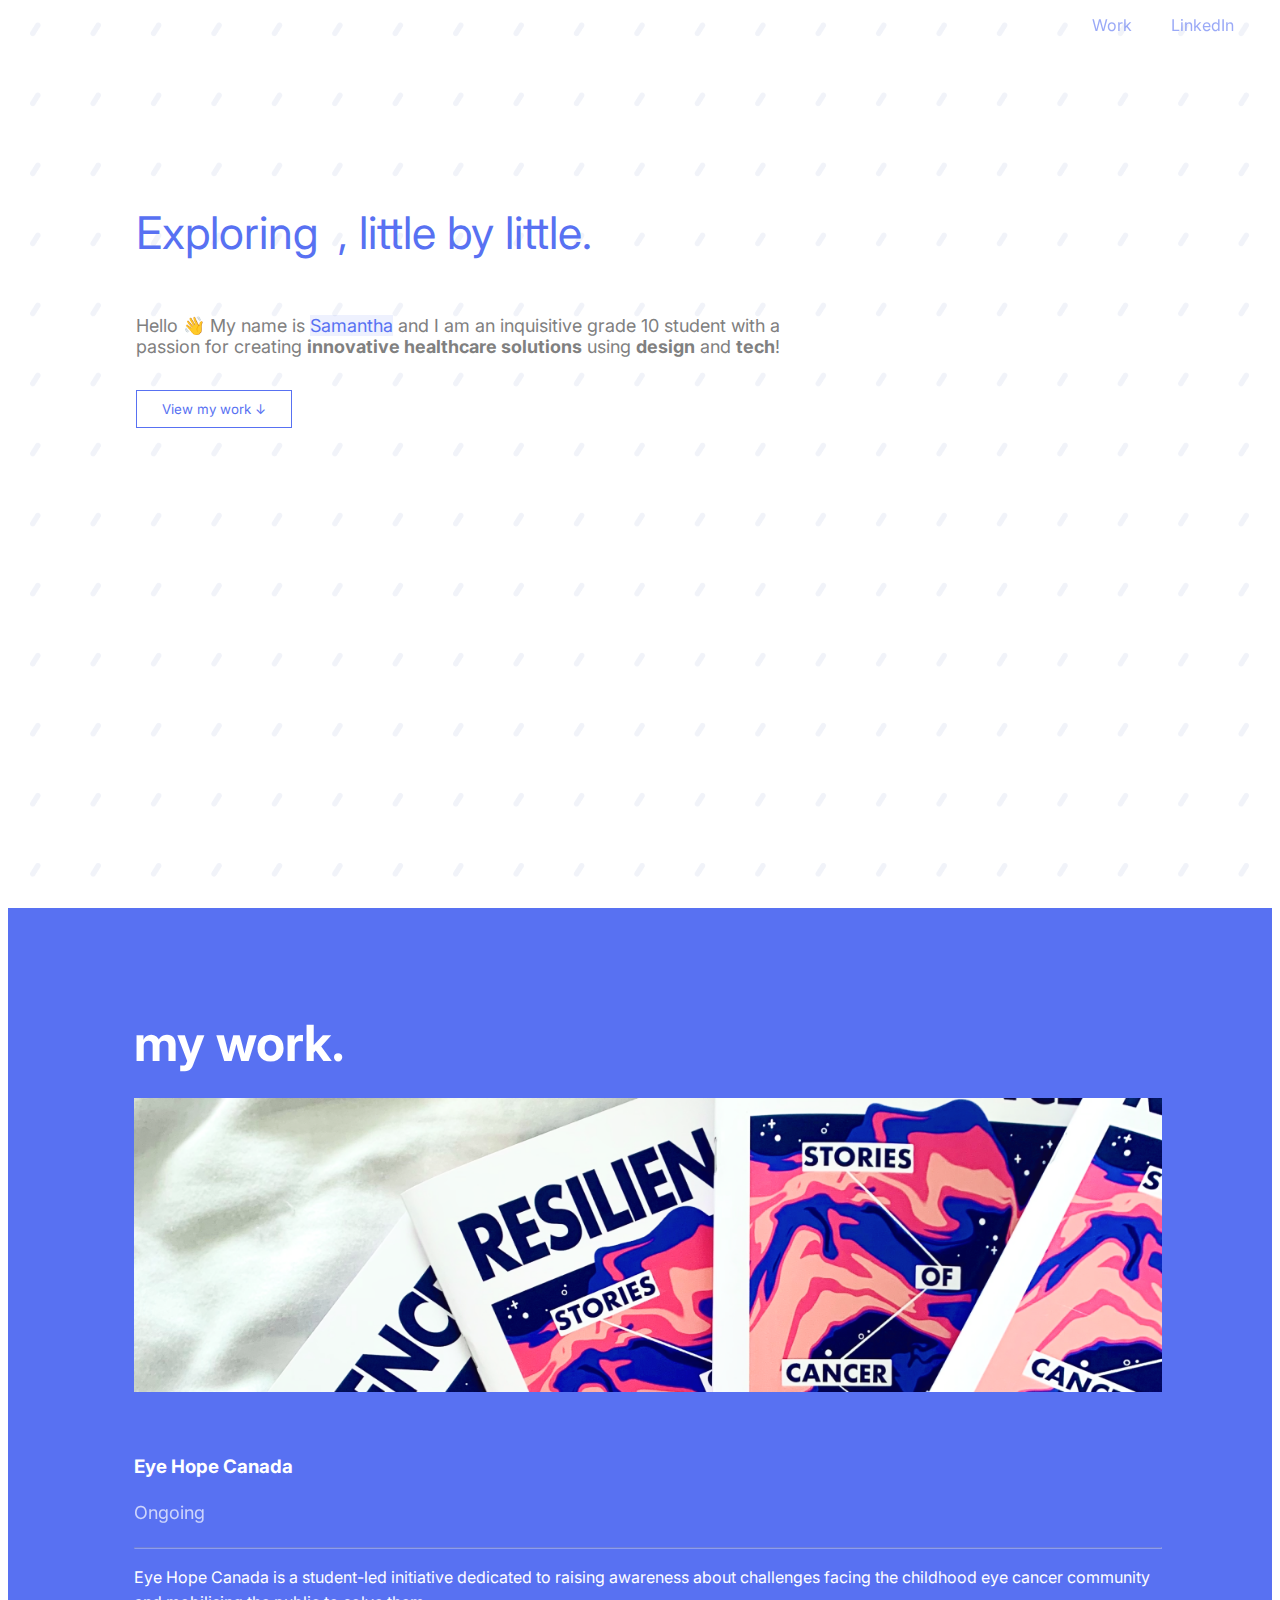
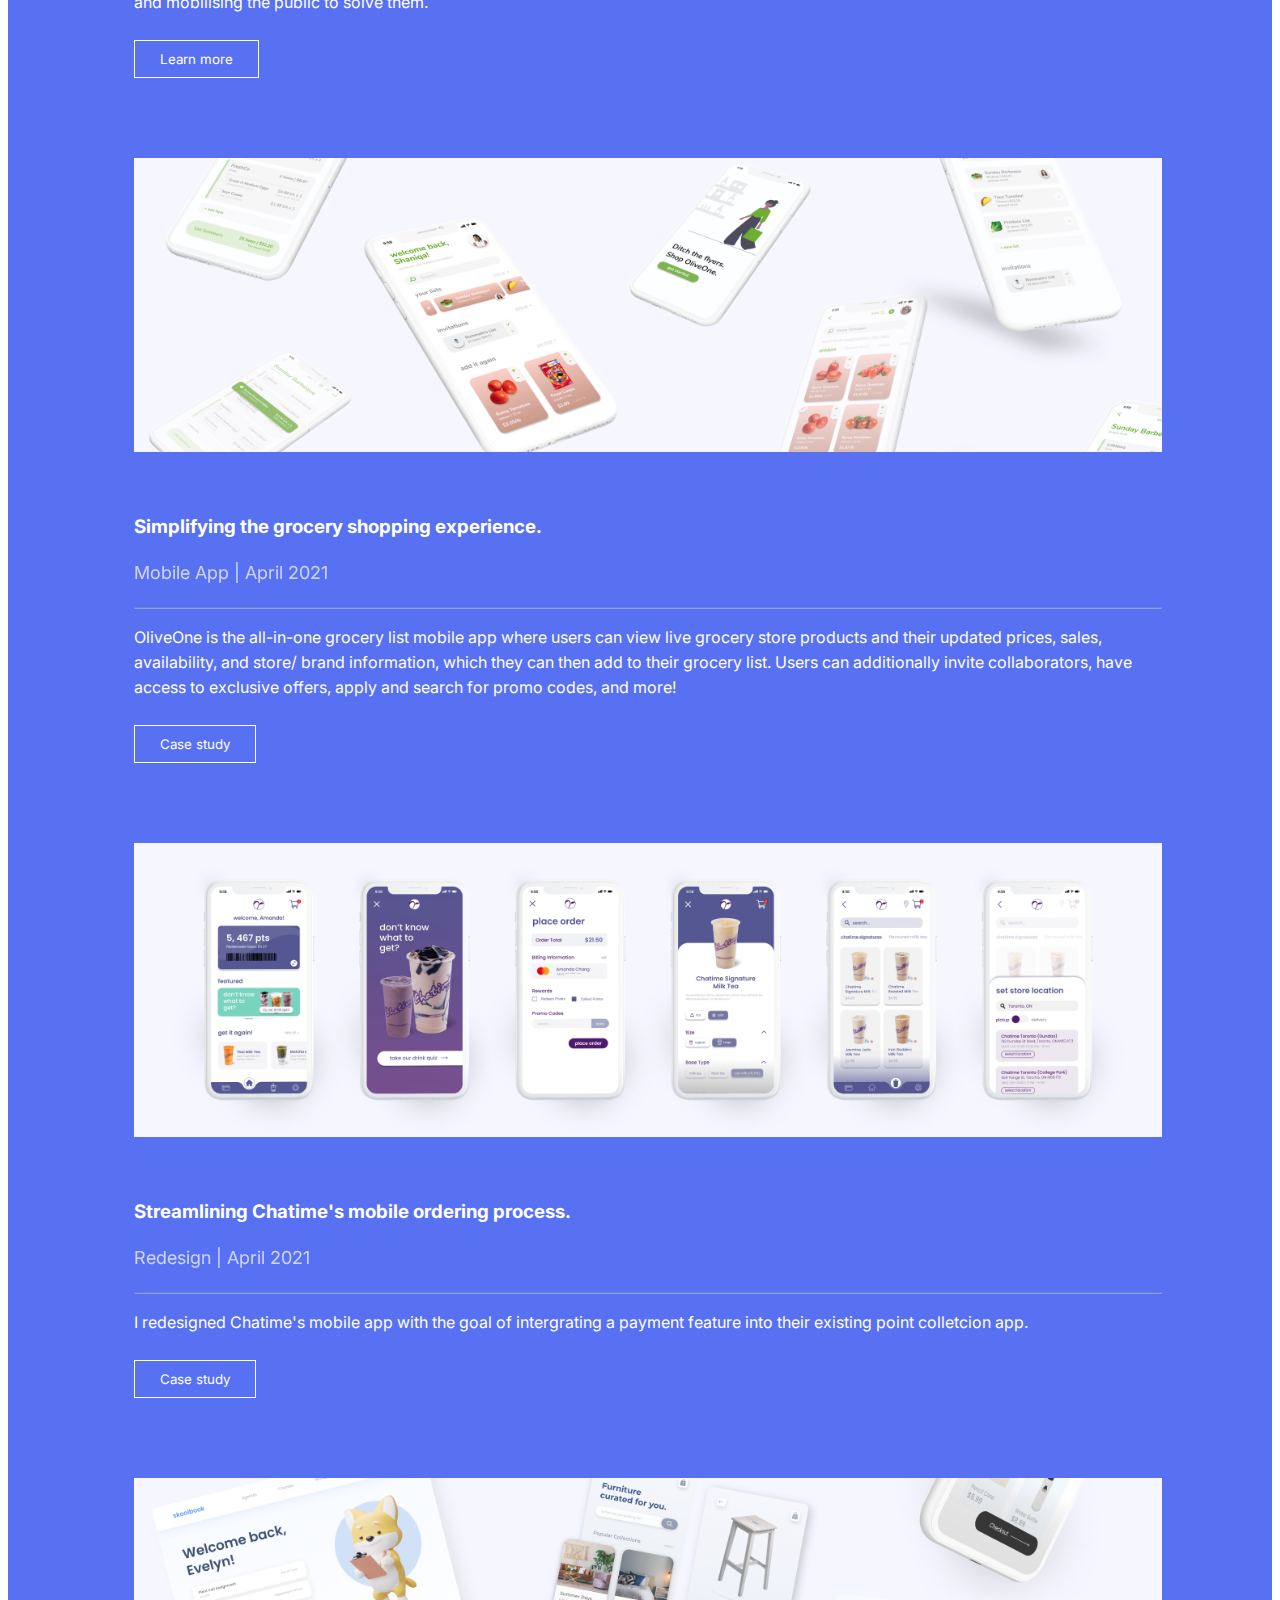
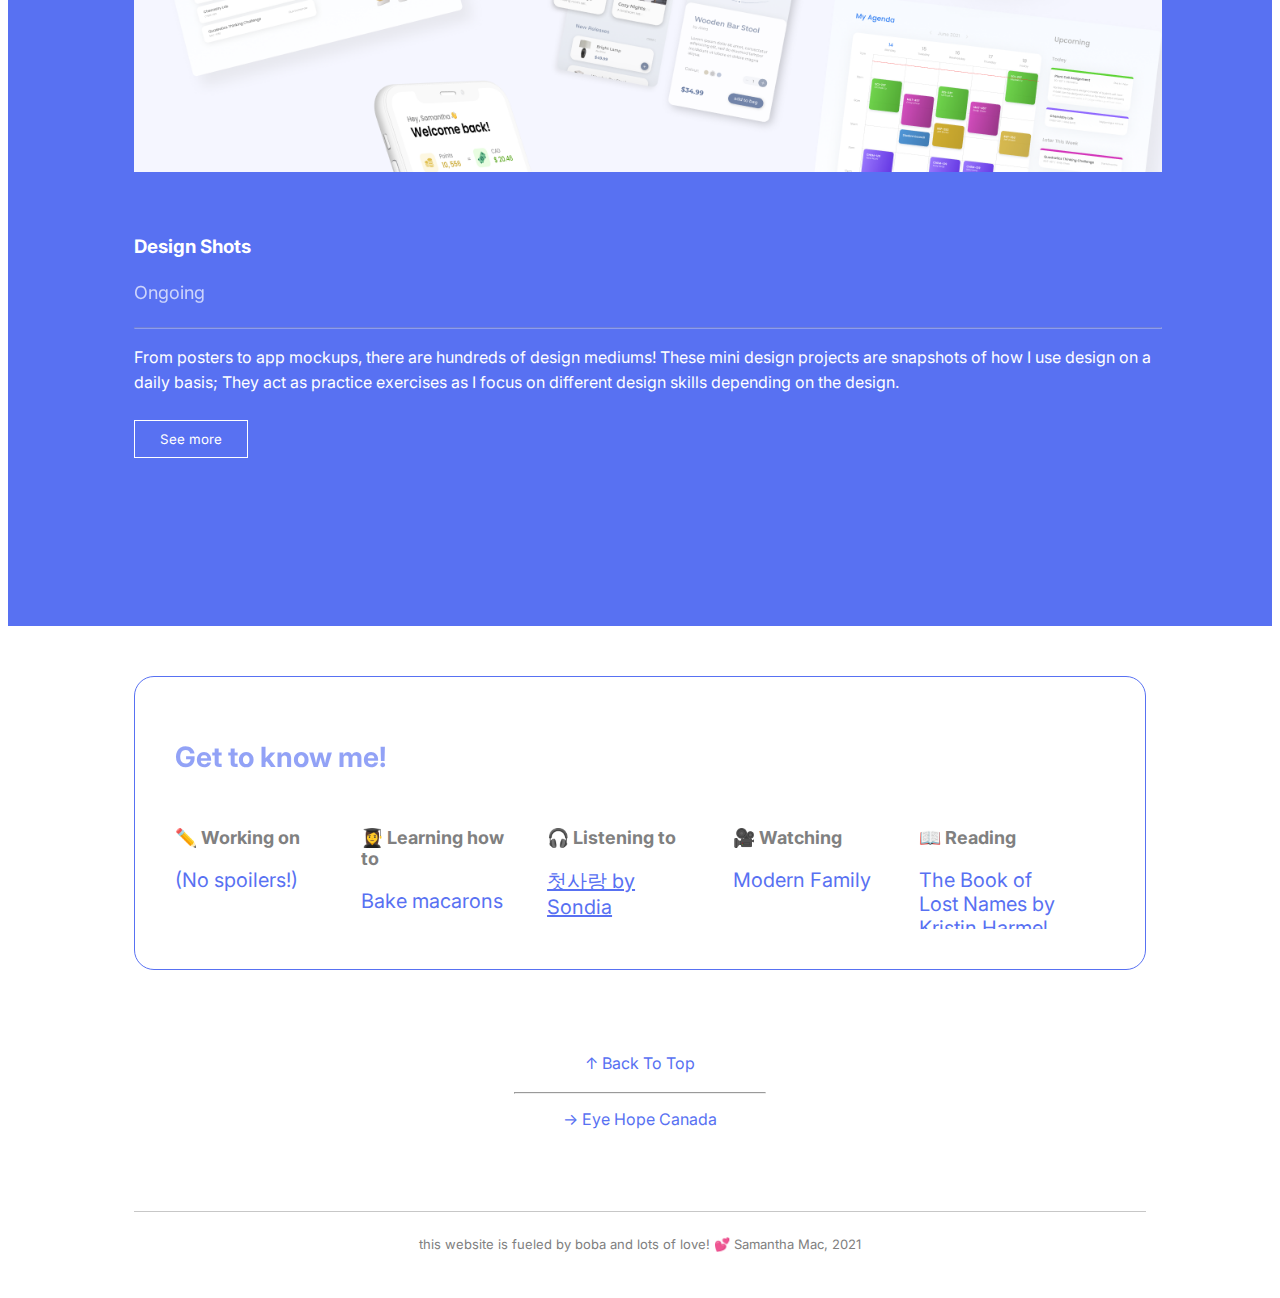
==== index.html @ 10f23f0c "R5 Changes 5" ====
<!DOCTYPE html>
<html lang="en" dir="ltr">

<head>
  <meta charset="utf-8">
  <meta name="viewport" content="width=device-width, initial-scale=1.0">

  <title>Samantha Mac</title>
  <meta name="description" content="Hi! I'm Samantha, a grade 10 student passionate about community involvement, design, and business. Check out my latest design projects here!">
  <meta name="keywords" content="Eye Hope Canada, Eye Hope, Eye, Organization, Student-led, Samantha Mac, Bur Oak Secondary School, UX Design, UI Design, Design, Business">
  <meta name="author" content="Samantha-Mac">
  <!-- Favicon -->
  <link rel="shortcut icon" type="image/png" href="images/favicon.png" />
  <!-- Styles -->
  <link href="https://cdn.jsdelivr.net/npm/bootstrap@5.0.0-beta3/dist/css/bootstrap.min.css" rel="stylesheet" integrity="sha384-eOJMYsd53ii+scO/bJGFsiCZc+5NDVN2yr8+0RDqr0Ql0h+rP48ckxlpbzKgwra6" crossorigin="anonymous">
  <link rel="stylesheet" href="css/styles.css">
  <link rel="preconnect" href="https://fonts.gstatic.com">
  <link href="https://fonts.googleapis.com/css2?family=Inter:wght@100;200;300;400;500;600;700;800;900&display=swap" rel="stylesheet">
  <link rel="stylesheet" href="https://cdnjs.cloudflare.com/ajax/libs/font-awesome/4.7.0/css/font-awesome.min.css">
  <link href="https://unpkg.com/aos@2.3.1/dist/aos.css" rel="stylesheet">
</head>

<body onload="onLoad()" onresize="onResize()">

  <!-- Start Nav Menu -->
  <div class="nav-menu" id="nav-menu-id">
    <div class="nav-menu-right">
      <a href="index.html#work">Work</a>
      <a href="https://www.linkedin.com/in/samantha-mac-06b8811b0?lipi=urn%3Ali%3Apage%3Ad_flagship3_profile_view_base_contact_details%3B%2BDlfeZE8RX6Hq0oYffa86w%3D%3D" target="_blank">LinkedIn</a>
    </div>
    <a href="javascript:void(0);" class="icon" onclick="myFunction()">
      <i class="fa fa-bars"></i>
    </a>
  </div>
  <!-- End Nav Menu -->

  <!-- Start Homepage -->
  <section id="homepage">
    <div class="homepage-box">
      <p class="homepage-title">
        Exploring <span class="typed-text"></span><span class="cursor cursortyping"></span>, little by little.
      </p>
      <p class="homepage-bio">
        Hello 👋 My name is <mark>Samantha</mark> and I am an inquisitive grade 10 student with a passion for creating <strong>innovative healthcare solutions</strong> using <strong>design</strong> and <strong>tech</strong>!
      </p>

      <a href="#work"><button>View my work ↓</button></a>
    </div>
  </section>

  <!-- <div class="cloud one"></div>
    <div class="cloud two"></div>
    <div class="cloud three"></div>
    <div class="cloud four"></div> -->

  <!-- End Homepage -->

  <!-- Start My Work -->
  <section id="work">
    <h2 class="work-title">my work.</h2>

    <div class="work-row">

      <div class="work-col work-col-1">
        <img class="work-img" src="images/ehc-work-img.png">
        <img class="work-img-mobile" src="images/ehc-work-img-mobile.png">

        <h3>Eye Hope Canada</h3>
        <h4>Ongoing</h3>
          <hr />
          <p>
            Eye Hope Canada is a student-led initiative dedicated to raising awareness about challenges facing the childhood eye cancer community and mobilising the public to solve them.
          </p>
          <a href="ehc.html"><button>Learn more</button></a>
      </div>

      <div class="work-col work-col-2">
        <img class="work-img" src="images/oliveone-work-img.png">
        <img class="work-img-mobile" src="images/oliveone-work-img-mobile.png">

        <h3>Simplifying the grocery shopping experience.</h3>
        <h4>Mobile App | April 2021</h3>
          <hr>
          <p>
            OliveOne is the all-in-one grocery list mobile app where users can view live grocery store products and their updated prices, sales, availability, and store/ brand information, which they can then add to their grocery list. Users can
            additionally invite collaborators, have access to exclusive offers, apply and search for promo codes, and more!
          </p>
          <a href="oliveone.html"><button>Case study</button></a>
      </div>

      <div class="work-col work-col-3">
        <img class="work-img" src="images/chatime-work-img.png">
        <img class="work-img-mobile" src="images/chatime-work-img-mobile.png">

        <h3>Streamlining Chatime's mobile ordering process.</h3>
        <h4>Redesign | April 2021</h3>
          <hr>
          <p>
            I redesigned Chatime's mobile app with the goal of intergrating a payment feature into their existing point colletcion app.
          </p>
          <a href="chatime.html"><button>Case study</button></a>
      </div>

      <div class="work-col work-col-4">
        <img class="work-img" src="images/design-shot-work-img.png">
        <img class="work-img-mobile" src="images/design-shot-work-img-mobile.png">

        <h3>Design Shots</h3>
        <h4>Ongoing</h3>
          <hr>
          <p>
            From posters to app mockups, there are hundreds of design mediums! These mini design projects are snapshots of how I use design on a daily basis; They act as practice exercises as I focus on different design skills depending on the
            design.
          </p>
          <a href="designs.html"><button>See more</button></a>
      </div>

    </div>
  </section>
  <!-- End My Work -->

  <!-- Start About Me -->
  <section id="about">
    <div class="about-row">
      <h2 id="about-header">Get to know me!</h2>
      <div class="about-col">
        <h3>✏️ Working on</h3>
        <p>(No spoilers!)</p>
      </div>
      <div class="about-col">
        <h3>👩‍🎓 Learning how to</h3>
        <p>Bake macarons</p>
      </div>
      <div class="about-col">
        <h3>🎧 Listening to</h3>
        <p><a href="https://open.spotify.com/track/6ofS1EG2nH01GL5RqeOP1c?si=9e99e94681f3420f" target="
          ">첫사랑 by Sondia</a></p>
      </div>
      <div class="about-col">
        <h3>🎥 Watching</h3>
        <p>Modern Family</p>
      </div>
      <div class="about-col">
        <h3>📖 Reading</h3>
        <p>The Book of Lost Names by Kristin Harmel</p>
      </div>
    </div>
  </section>
  <!-- End About Me -->

  <!-- Start View More Case Studies/ Top -->
  <div class="back-to-home">
    <p>
      <a href="index.html#nav-menu-id">↑ Back To Top</a>
      <hr />
      <a href="ehc.html">→ Eye Hope Canada</a>
    </p>
  </div>
  <!-- End View More Case Studies/ Top -->

  <!-- Start Footer -->
  <section id="Footer">
    <div class="footer">
      <div class="copyright-box">
        <p class=copyright>this website is fueled by boba and lots of love! 💕 Samantha Mac, 2021</p>
      </div>
      <br>
    </div>
  </section>
  <!-- End Footer -->

  <script src="scripts/typeWritingHeader.js"></script>
  <script src="scripts/nav-menu.js"></script>

</body>

</html>
---- css/styles.css ----
* {
  font-family: 'Inter', sans-serif;
  box-sizing: border-box;
  overflow-x: hidden;
}

p {
  color: grey;
  line-height: 25px;
}

h2 {
  background-color: #5871F2;
  background-image: linear-gradient(45deg, #5871F2, #AACAFA);
  background-size: 100%;
  -webkit-background-clip: text;
  -moz-background-clip: text;
  -webkit-text-fill-color: transparent;
  -moz-text-fill-color: transparent;
  margin-bottom: 25px;
  font-size: 50px;
}

h3 {
  color: white;
}

h4 {
  color: white;
  font-size: 18px;
  opacity: 70%;
  font-weight: 400;
}

mark {
  background-color: rgba(88, 113, 242, .1);
  color: #5871F2;
}

button {
    border: 1.5px solid white;
    color: white;
    background-color: rgba(255,255,255,0);
    padding: 10px 25px;
    margin-bottom: 80px;
}

button:hover {
  border: 1.5px solid white;
  background-color: rgba(255,255,255,.85);
  color: #5871F2;
}

/** Start Homepage **/
#homepage {
  width: 100vw;
  overflow: hidden;
  height: 100vh;
  background-image: url("../images/homepage-background.png");
  background-repeat: no-repeat;
  background-position: center;
  background-size: cover;
}
/** Start Nav Menu**/
.nav-menu {
  overflow: hidden;
  background-color: rgba(255,255,255,0);
  position: absolute;
  top: 0;
  right: 8px;
}

.nav-menu a {
  float: left;
  display: block;
}

.nav-menu-right {
  float: right;
}

.nav-menu-right a {
  color: #5871F2;
  text-align: center;
  margin-right: 3vw;
  text-decoration: none;
  margin-top: 15px;
  margin-bottom: 15px;
  font-size: 16px;
  opacity: 60%;
}

.nav-menu a:hover {
  opacity: 100%;
}

.nav-menu .icon {
  display: none;
}

@media screen and (max-width: 767px) {
  .nav-menu {
    position: absolute;
    right: 0;
    width: 100vw;
    height: auto;
  }

  .nav-menu a {
    display: none;
    margin-left: 6vw;
  }

  .nav-menu-right {
    float: left;
    margin-top: 5%;
  }

  .nav-menu-right a {
    margin-bottom: 4vh;
    margin-top: 0;
    width: 100%;
  }

  .nav-menu-right a:hover {
    opacity: 50%;
  }

  .nav-menu a.icon {
    float: right;
    display: block;
    margin-top: 8px;
    margin-bottom: 1vh;
    margin-right: 3vw;
    color: #5871F2;
  }

  .nav-menu.responsive {
    background-color: #5871F2;
    width: 100%;
    height: auto;
    z-index: 10000;
  }

  .nav-menu.responsive .icon {
    position: absolute;
    right: 0;
    top: 0;
    color: white;
  }

  .nav-menu.responsive a {
    float: none;
    display: block;
    text-align: left;
    color: white;
    opacity: 100%;
  }

  .nav-menu.responsive a:hover {
    opacity: 75%;
  }
}
/** End Nav Menu **/

/** Start Homepage Text **/
.homepage-box {
  padding: 0 38% 0 10%;
}

.homepage-title {
  margin-top: 28%;
  color: #5871F2;
  font-size: 45px;
  line-height: inherit;
  padding: 10px 0 10px 0;
}

.homepage-bio {
  font-size: 18px;
  line-height: inherit;
}

.homepage-box button{
  border-color: #5871F2;
  color: #5871F2;
  margin-top: 15px;
}

.homepage-box button:hover{
  background-color: rgba(88, 113, 242, .1);
}

/** Start Typing Text **/
.typed-text {
  color: #58b2f2;
}

.cursor {
  display: inline-block;
  width: 3px;
  margin-left: 3px;
  margin-right: 3px;
  animation: blink 1s infinite;
  height: 45px;
}

.cursortyping {
  animation: blink 200s infinite;
}

@keyframes blink {
  0% {
    background-color: #58b2f2;
  }

  49% {
    background-color: white;
  }

  50% {
    background-color: #58b2f2;
  }

  99% {
    background-color: white;
  }

  100% {
    background-color: #58b2f2;
  }
}
/** End Typing Text **/
/** End Homepage Text **/
/* * Start Animations **/
/** Start Cloud Animation **/
/* .cloud.one {
  top: 60%;
  width: 25vw;
  height: 17vh;
  animation-duration: 38s;
}

.cloud.two {
  top: 16%;
  width: 15vw;
  height: 10vh;
  animation-duration: 38s;
  animation-delay: -7s;
}

.cloud.three {
  top: 45%;
  width: 20vw;
  height: 11vh;
  animation-duration: 38s;
  animation-delay: -18s;
}

.cloud.four {
  top: 70%;
  width: 25vw;
  height: 12vh;
  animation-duration: 38s;
  animation-delay: -27s;
}

.cloud {
  position: absolute;
  left: -300;
  background: #fafafa;
  border-radius: 1000px;
  animation: zoomies 5s infinite linear;
  overflow-x: visible;
}

.cloud::before {
  content: "";
  position: absolute;
  top: -80%;
  left: 10%;
  width: 50%;
  height: 150%;
  background: #fafafa;
  border-radius: 50%;
}

.cloud::after {
  content: "";
  position: absolute;
  top: -40%;
  right: 20%;
  width: 30%;
  height: 100%;
  background: #fafafa;
  border-radius: 50%;
}

@keyframes zoomies {
  from {
    left: 0;
    transform: translatex(-70%);
  }

  to {
    left: 70%;
    transform: translatex(0%);
  }
} */
/** End Cloud Animation **/
/** End Animations * */
/** End Homepage **/

/** Start My Work **/
#work {
  background-color: #5871F2;
  width: 100vw;
  padding: 5% 10% 7% 10%;
}

.work-title {
  background-color: white;
  background-image: image();
  background-size: 0%;
  -webkit-background-clip: text;
  -moz-background-clip: text;
  -webkit-text-fill-color: transparent;
  -moz-text-fill-color: transparent;
}

.work-row {
  width: 100%;
  height: auto;
  margin: auto;
}

.work-row:after {
  content: "";
  display: table;
  clear: both;
}

.work-col {
  float: left;
  width: 100%;
}

/** Start Work Images **/
.work-img {
  width: 100%;
  margin-bottom: 40px;
}

.work-img-mobile {
 display: none;
}

@media screen and (max-width: 767px) {
  .work-img {
    display: none;
  }

  .work-img-mobile {
    visibility: visible;
    display: block;
    width: 100%;
    height: auto;
    margin-bottom: 30px;
  }
}
/** End Work Images **/

.work-col hr{
  color: white;
  opacity: 35%;
}

.work-col p{
  color: white;
  margin-bottom: 25px;
}
/** End My Work **/

/** Start About **/
#about {
  width: 80%;
  margin: auto;
  margin-top: 50px;
}

.about-row {
  width: 100%;
  margin: auto;
  padding: 40px;
  border: 1px solid #5871F2;
  border-radius: 20px;
}

.about-row:after {
  content: "";
  display: table;
  clear: both;
}

.about-col {
  float: left;
  width: 20%;
  padding: 0 40px 0 0;
  height: 120px;
}

.about-row h2{
  margin-bottom: 35px;
  background-image: none;
  background-color: #5871F2;
  font-size: 28px;
  opacity: 65%;
}

.about-row h3{
  color: grey;
  font-size: 18px;
}

.about-row p{
  color: #5871F2;
  font-size: 20px;
  line-height: normal;
}

.about-row a{
  color: #5871F2;
}

@media screen and (min-width: 768px) and (max-width: 1024px) {
  .about-col {
    width: 50%;
  }
}

@media screen and (max-width: 767px) {
  .about-col {
    width: 100%;
  }
}
/** End About **/

/** Start Back To Home **/
.back-to-home {
  text-align: center;
  margin-top: 65px;
}

.back-to-home a{
  color: #5871F2;
  text-decoration: none;
}

.back-to-home p{
  color: #5871F2;
}

.back-to-home a:hover{
  color: #3349bd;
}

.back-to-home hr{
  color: #5d648c;
  width: 20%;
  margin: auto;
  margin-top: 15px;
  margin-bottom: 15px;
}
/** End Back To Home **/

/** Start Footer **/
.footer {
  text-align: center;
  margin: auto;
  border-top: solid 1px #c7c7c7;
  width: 80%;
  margin-top: 50px;
}

.copyright {
  color: grey;
  font-size: 13px;
  margin-top: 20px;
}
/** End Footer **/
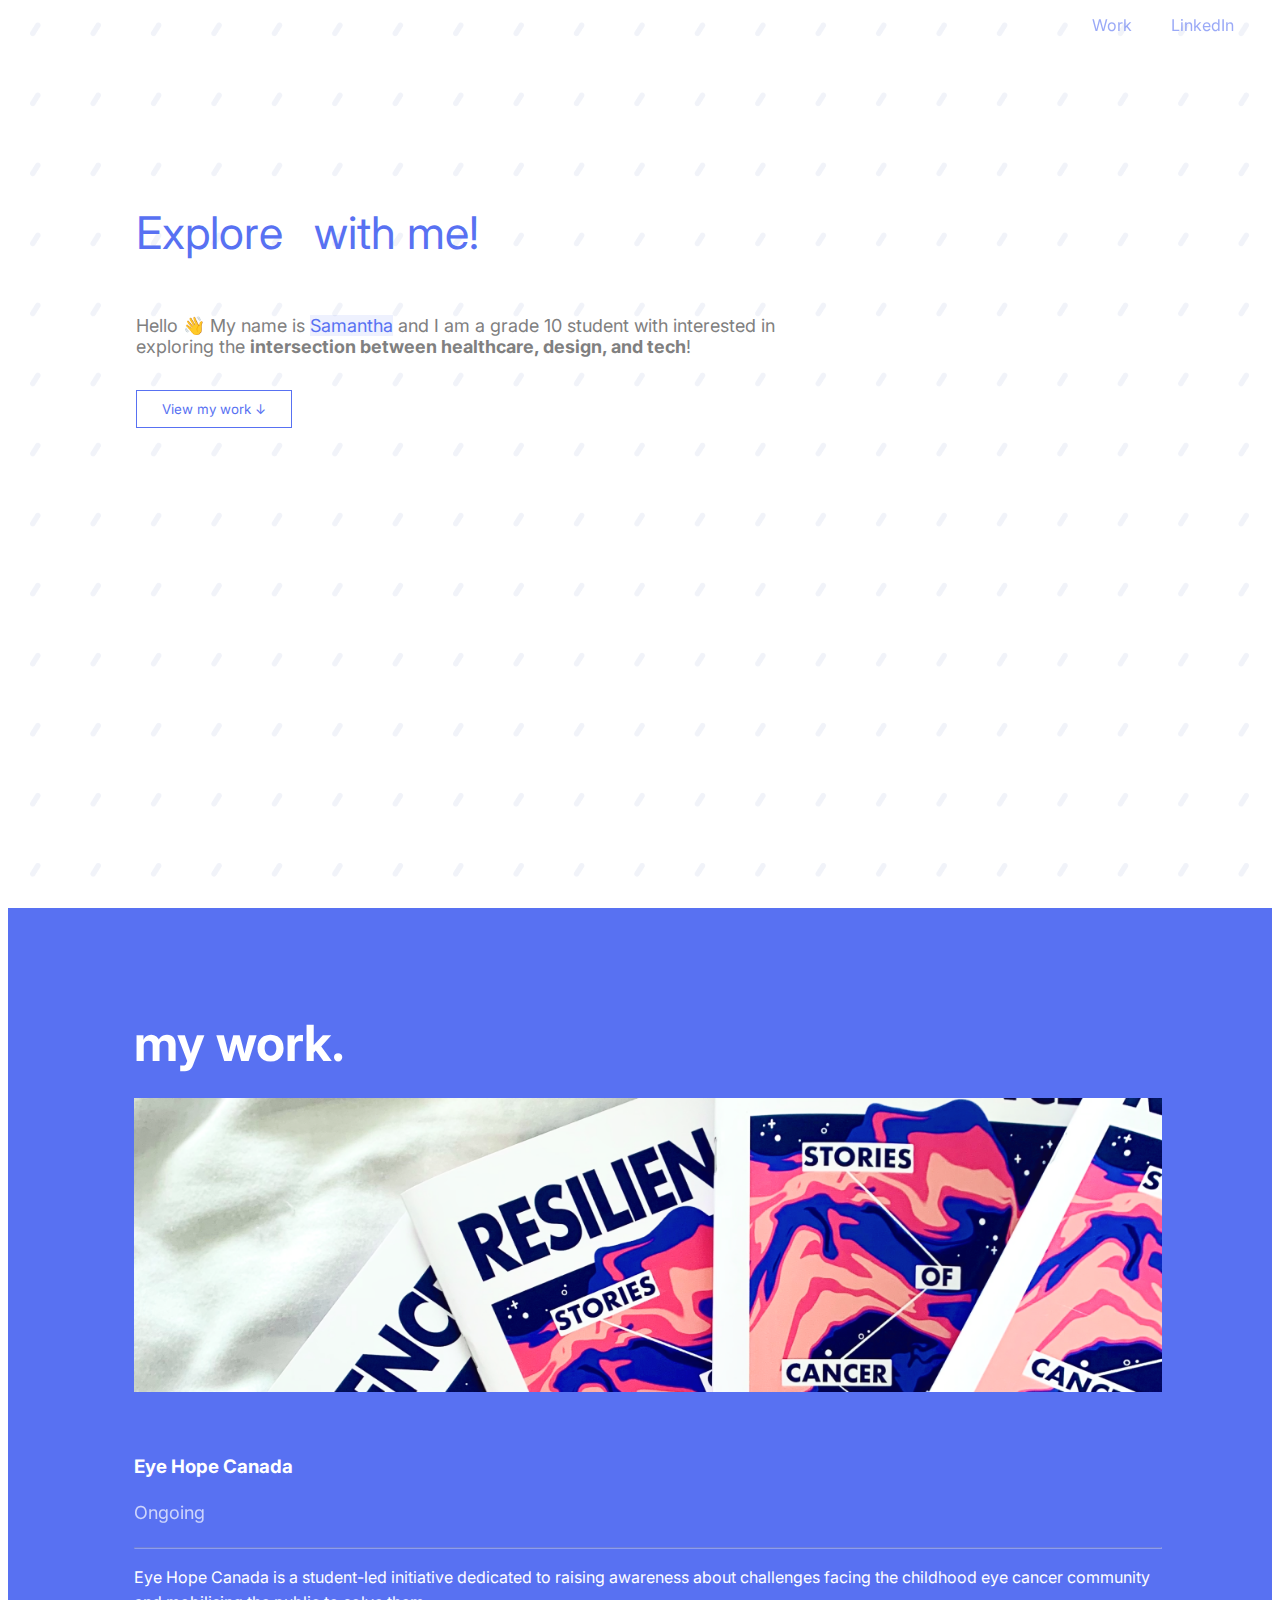
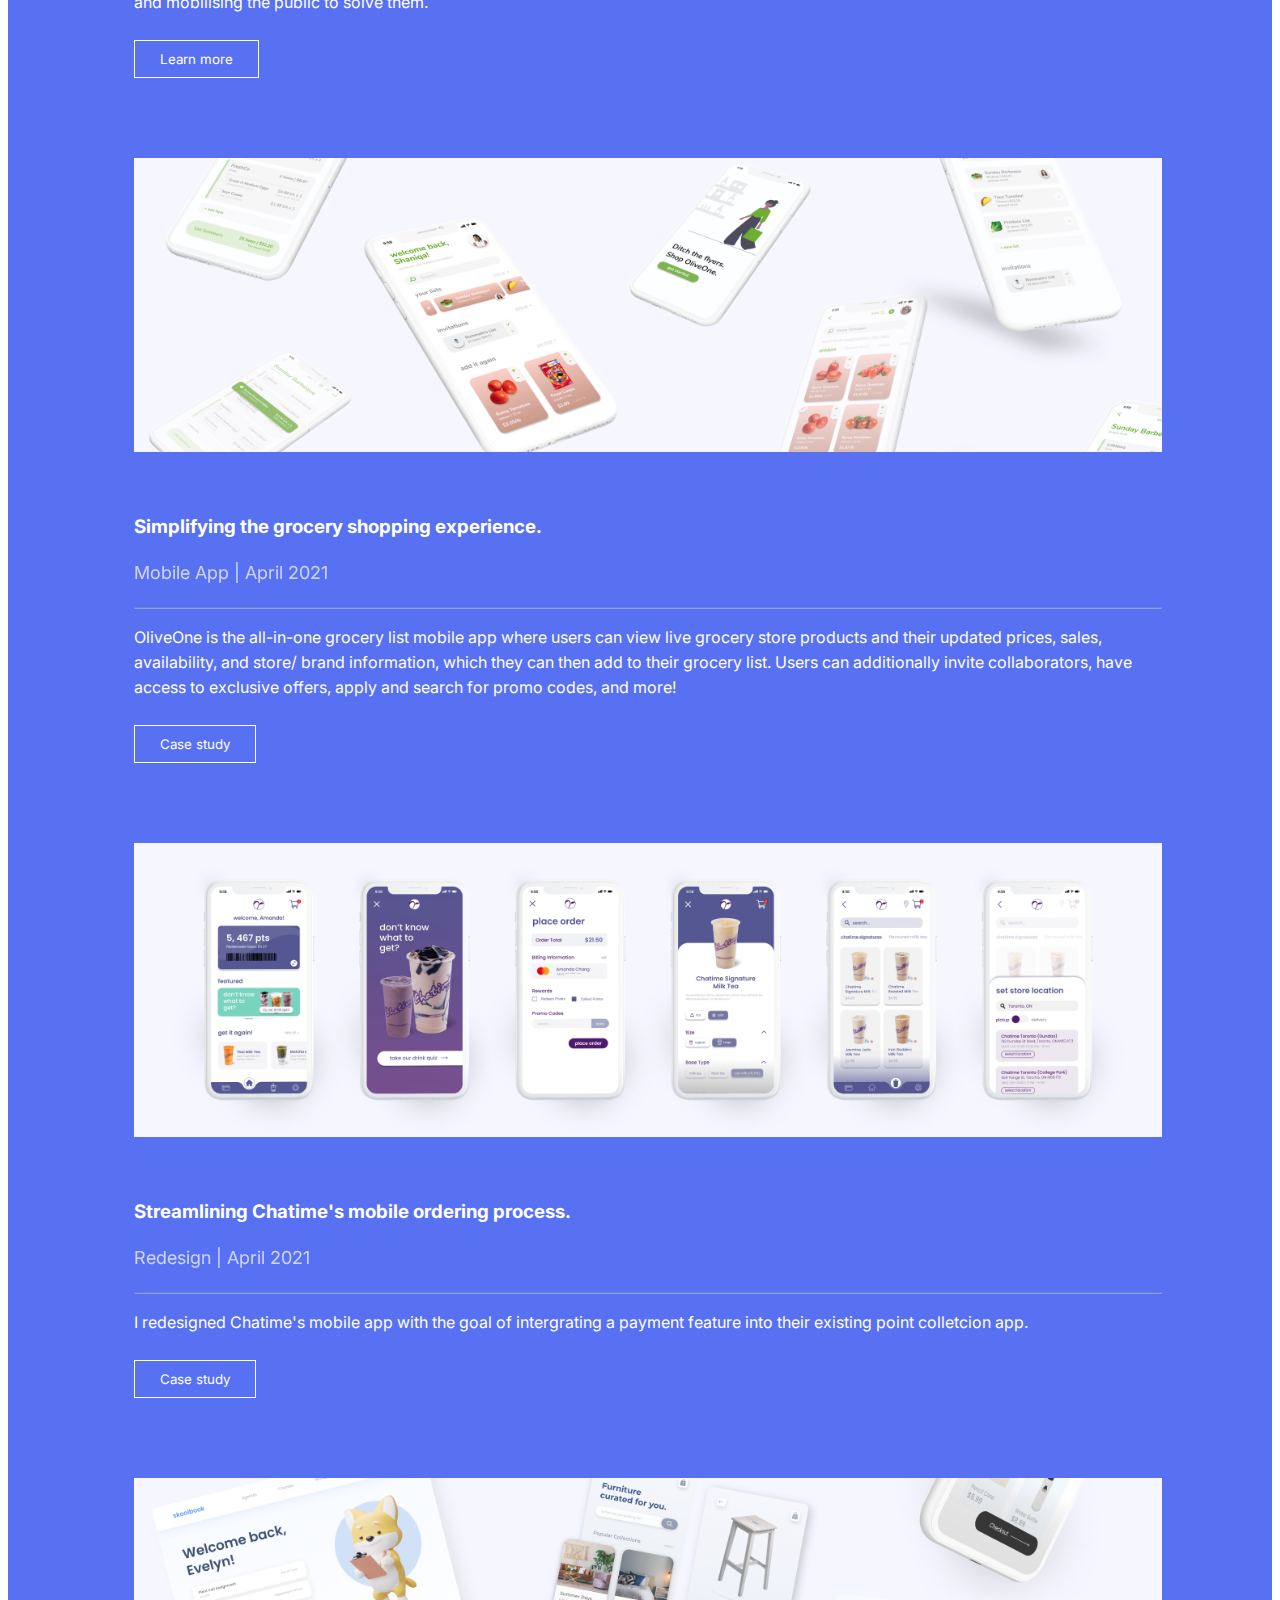
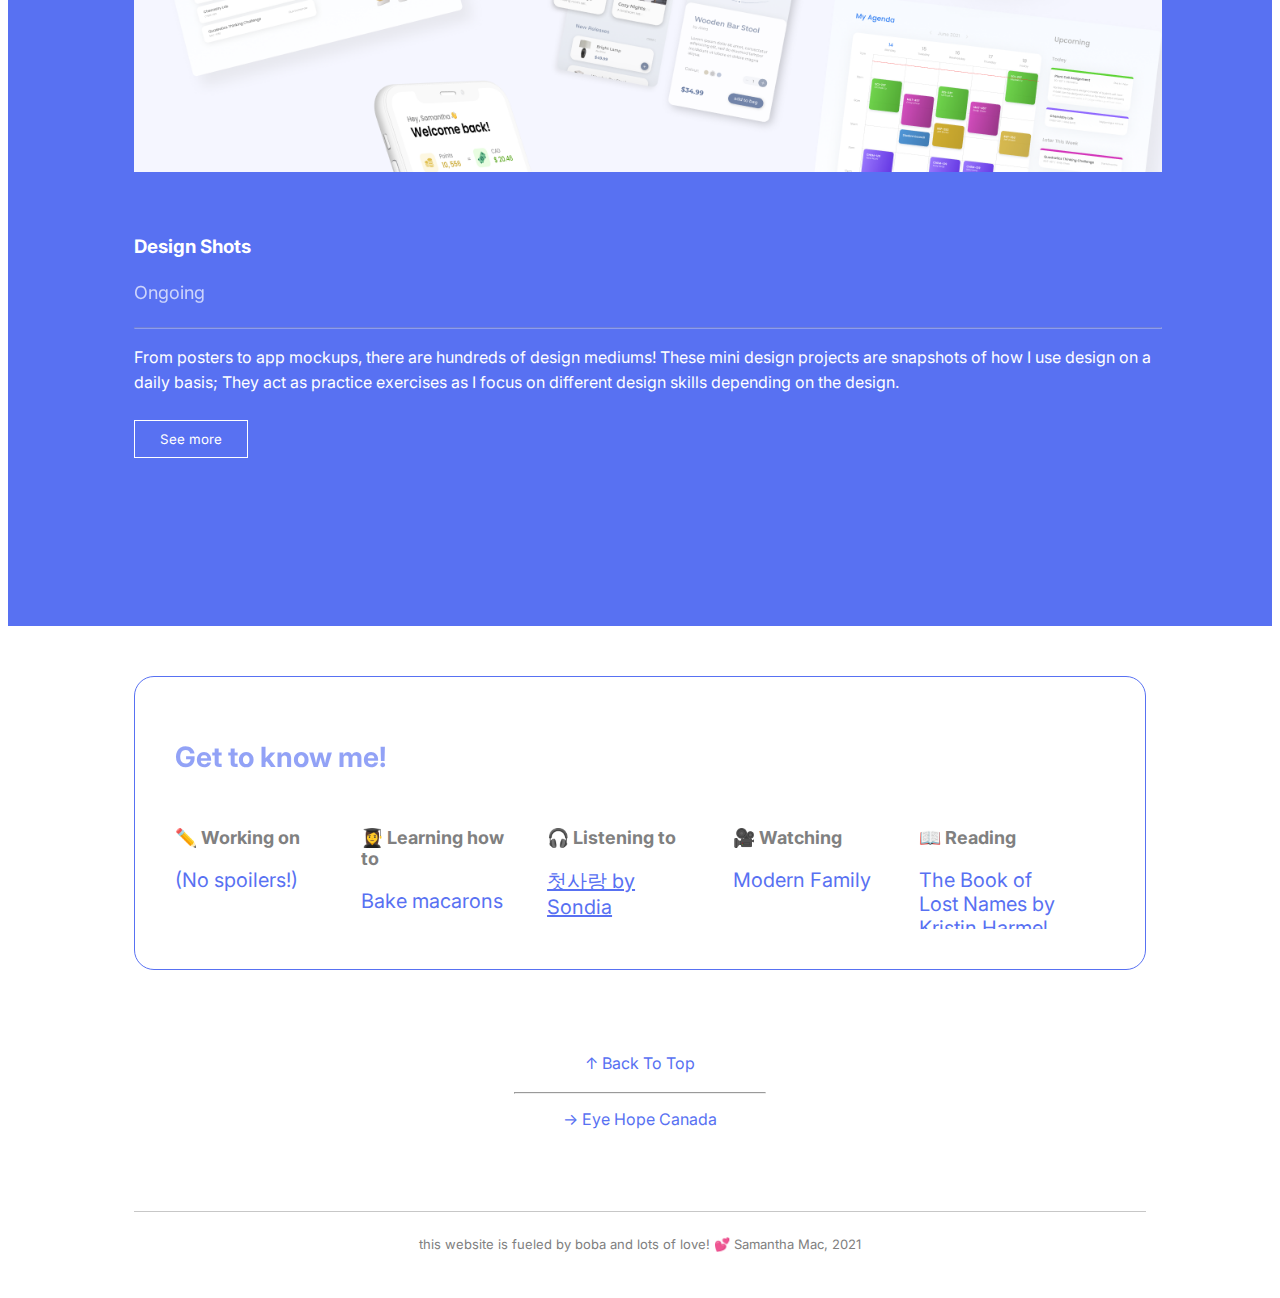
==== commit 5f2da4f6: "R5 Changes 6" ====
--- a/index.html
+++ b/index.html
@@ -38,10 +38,10 @@
   <section id="homepage">
     <div class="homepage-box">
       <p class="homepage-title">
-        Exploring <span class="typed-text"></span><span class="cursor cursortyping"></span>, little by little.
+        Explore <span class="typed-text"></span><span class="cursor cursortyping"></span> with me!
       </p>
       <p class="homepage-bio">
-        Hello 👋 My name is <mark>Samantha</mark> and I am an inquisitive grade 10 student with a passion for creating <strong>innovative healthcare solutions</strong> using <strong>design</strong> and <strong>tech</strong>!
+        Hello 👋 My name is <mark>Samantha</mark> and I am a grade 10 student with interested in exploring the <strong>intersection between healthcare, design, and tech</strong>!
       </p>
 
       <a href="#work"><button>View my work ↓</button></a>
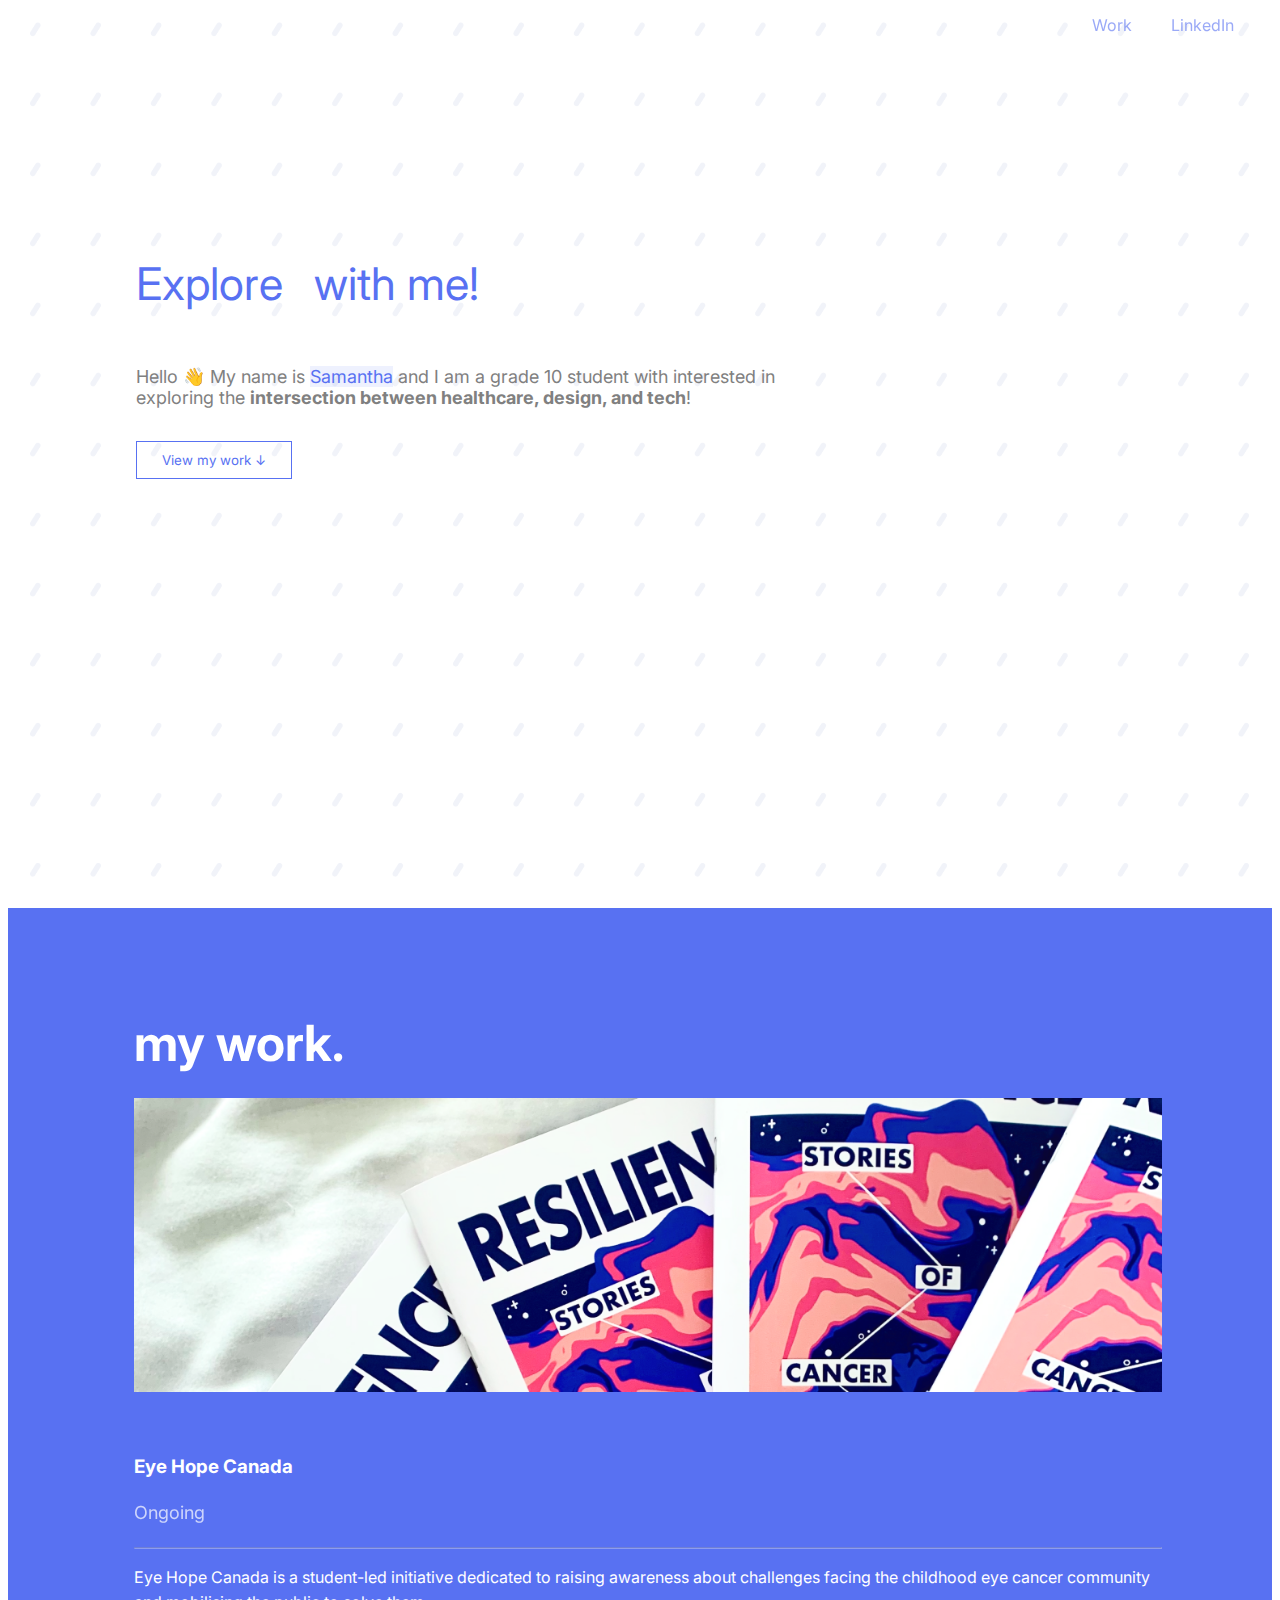
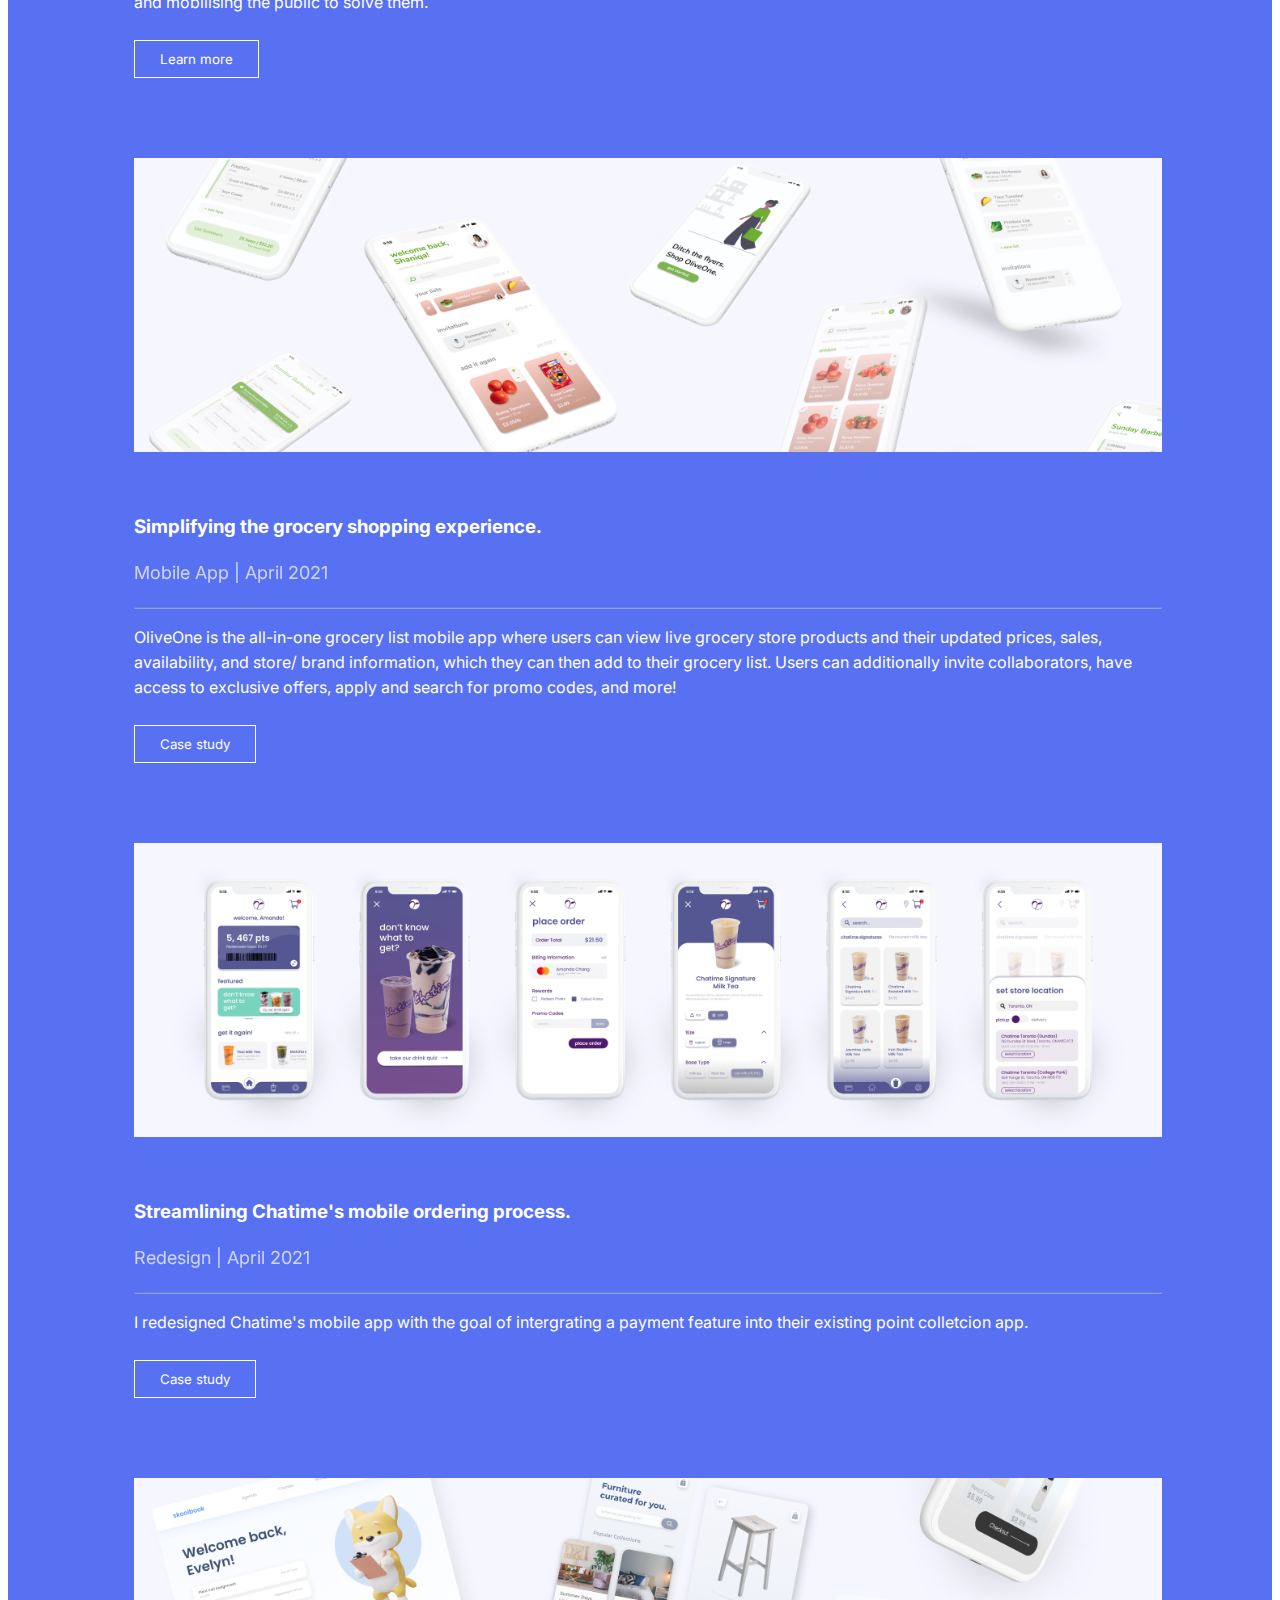
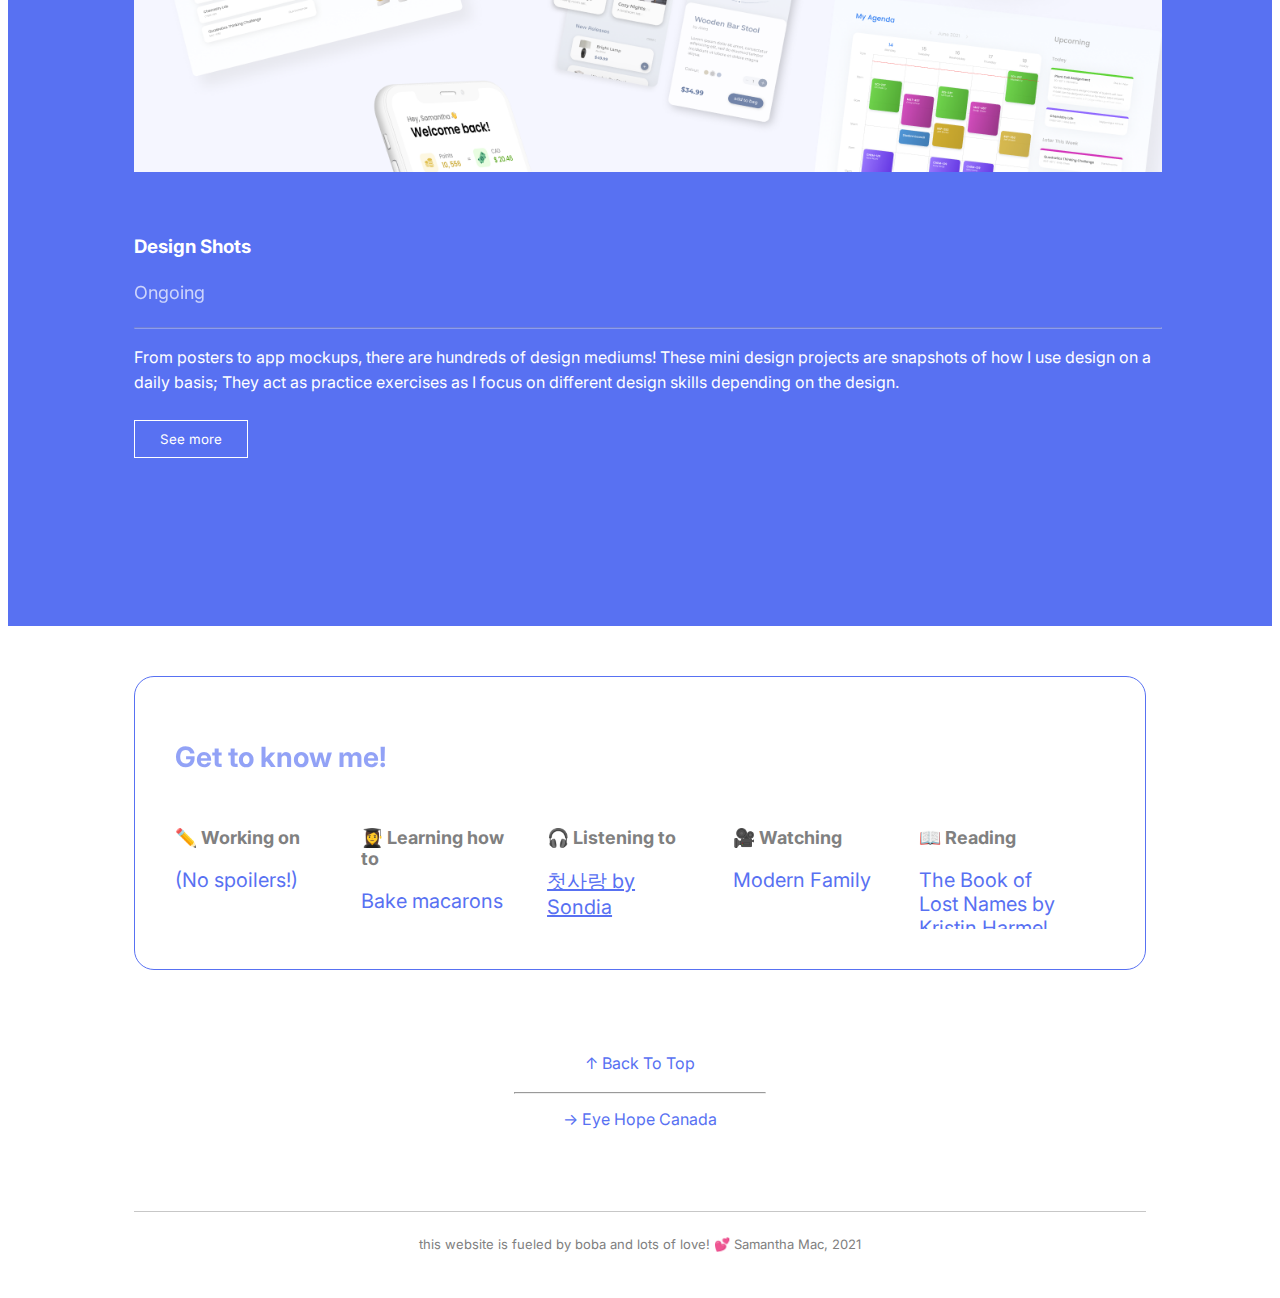
==== commit b0d243ce: "R5 Changes 17" ====
--- a/index.html
+++ b/index.html
@@ -6,7 +6,7 @@
   <meta name="viewport" content="width=device-width, initial-scale=1.0">
 
   <title>Samantha Mac</title>
-  <meta name="description" content="Hi! I'm Samantha, a grade 10 student passionate about community involvement, design, and business. Check out my latest design projects here!">
+  <meta name="description" content="Hi! I'm Samantha, a grade 10 student interested in exploring the interesction between healthcare and design.">
   <meta name="keywords" content="Eye Hope Canada, Eye Hope, Eye, Organization, Student-led, Samantha Mac, Bur Oak Secondary School, UX Design, UI Design, Design, Business">
   <meta name="author" content="Samantha-Mac">
   <!-- Favicon -->
--- a/css/styles.css
+++ b/css/styles.css
@@ -165,11 +165,10 @@
 
 /** Start Homepage Text **/
 .homepage-box {
-  padding: 0 38% 0 10%;
+  padding: 15% 38% 0 10%;
 }
 
 .homepage-title {
-  margin-top: 28%;
   color: #5871F2;
   font-size: 45px;
   line-height: inherit;
@@ -189,6 +188,12 @@
 
 .homepage-box button:hover{
   background-color: rgba(88, 113, 242, .1);
+}
+
+@media screen and (max-width: 1024px) {
+  .homepage-box {
+    padding: 5% 15% 0 10%;
+  }
 }
 
 /** Start Typing Text **/
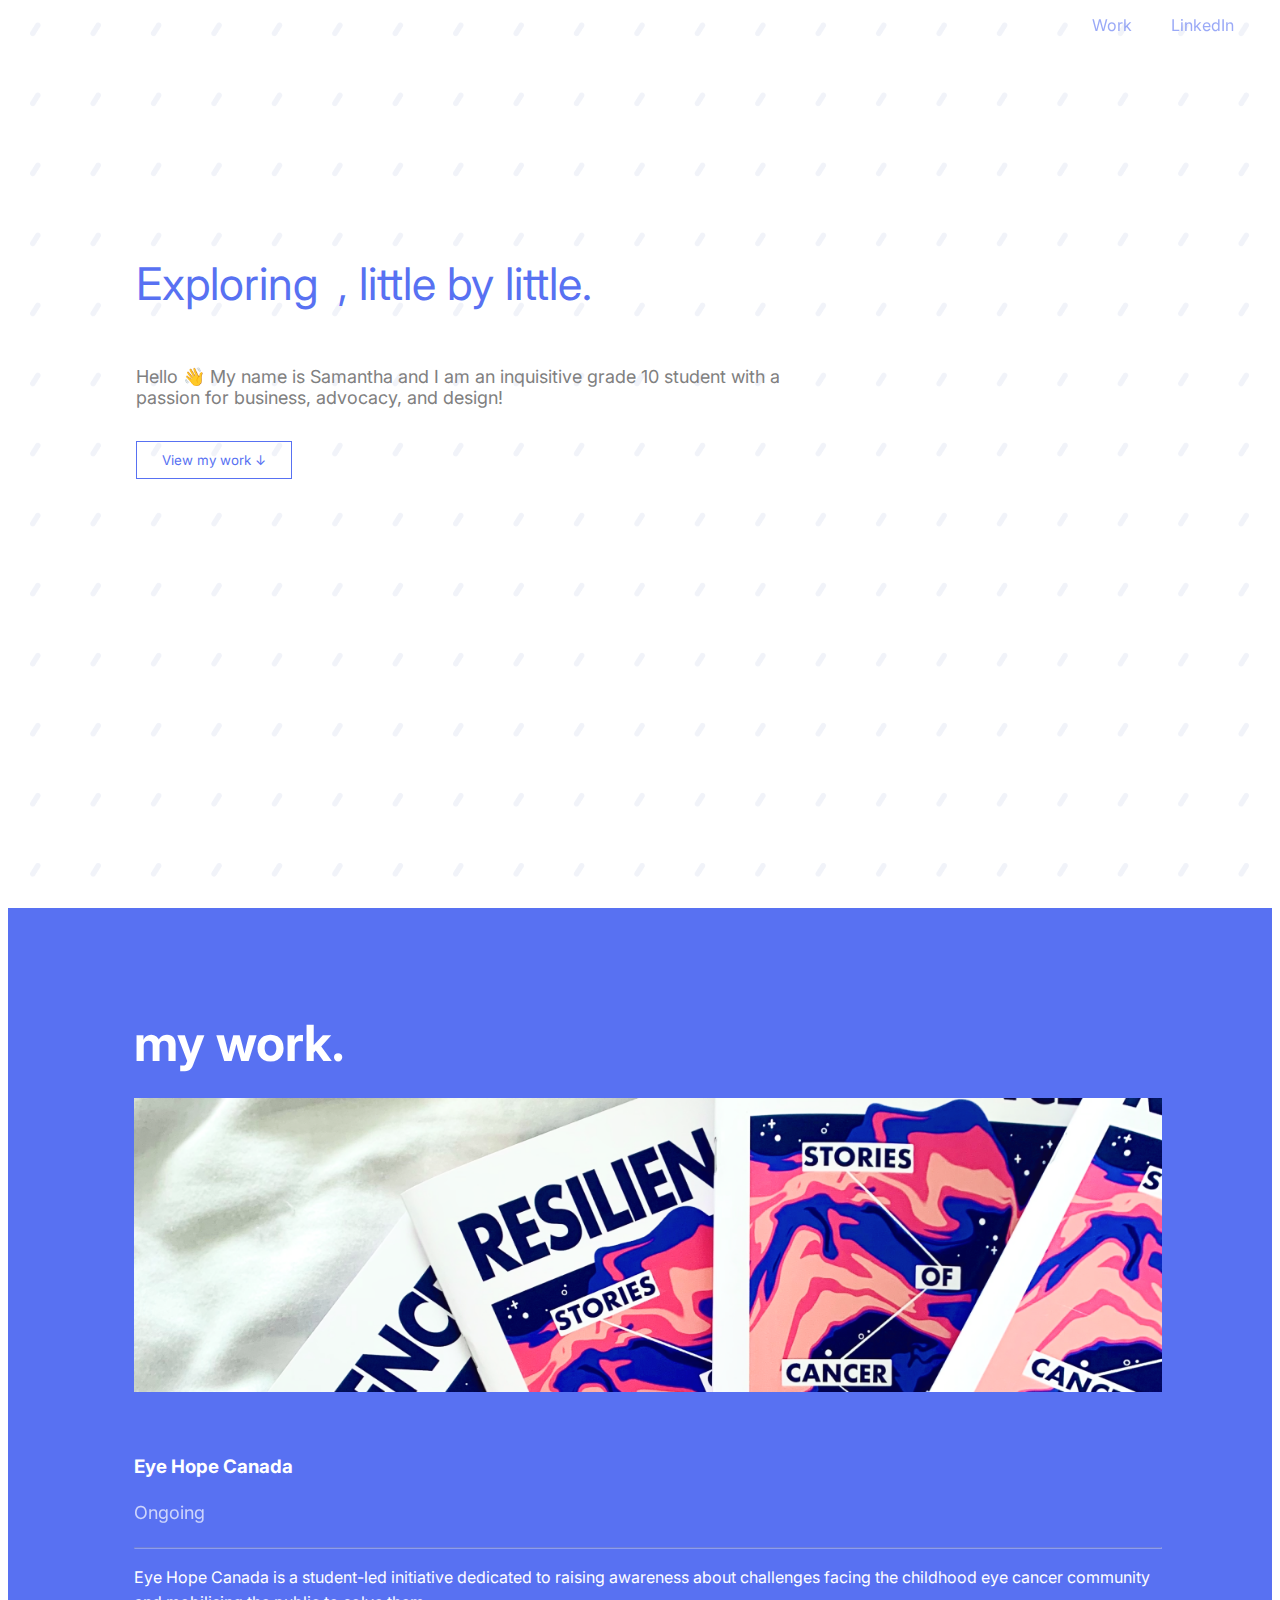
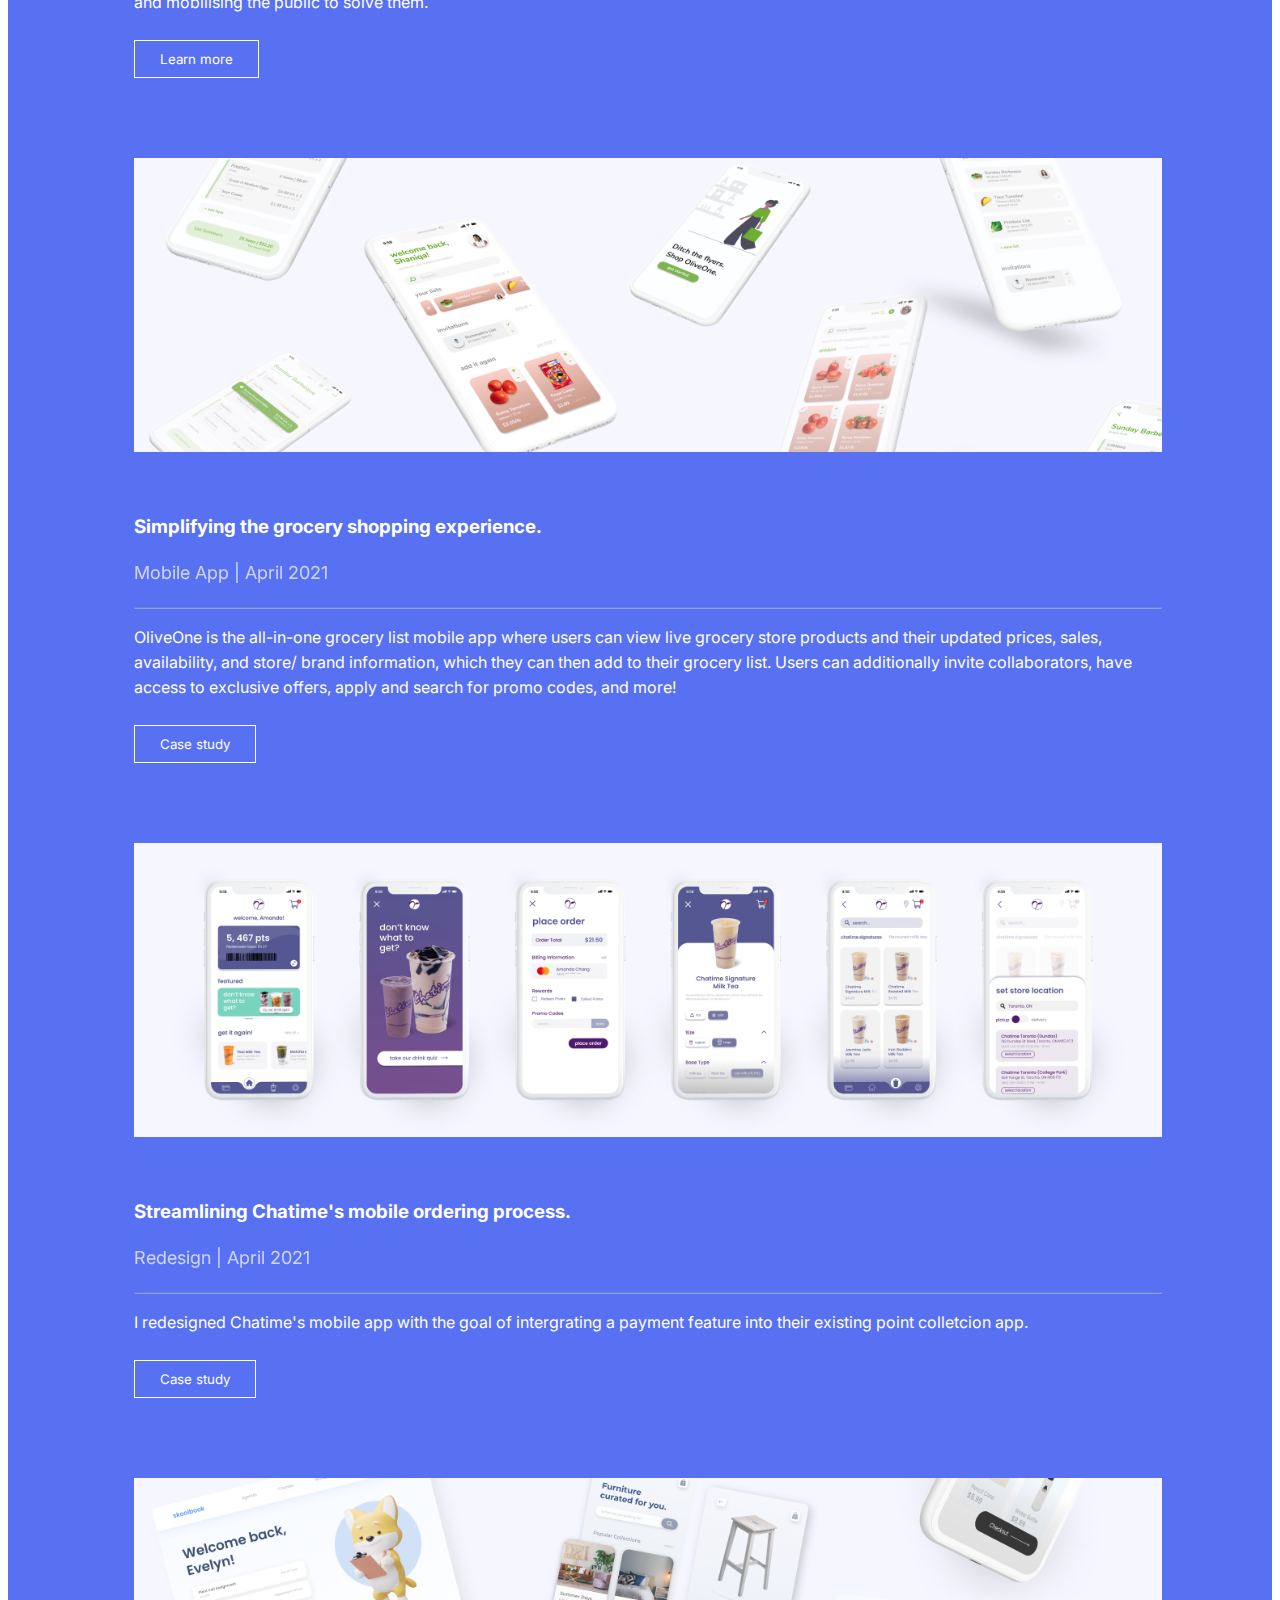
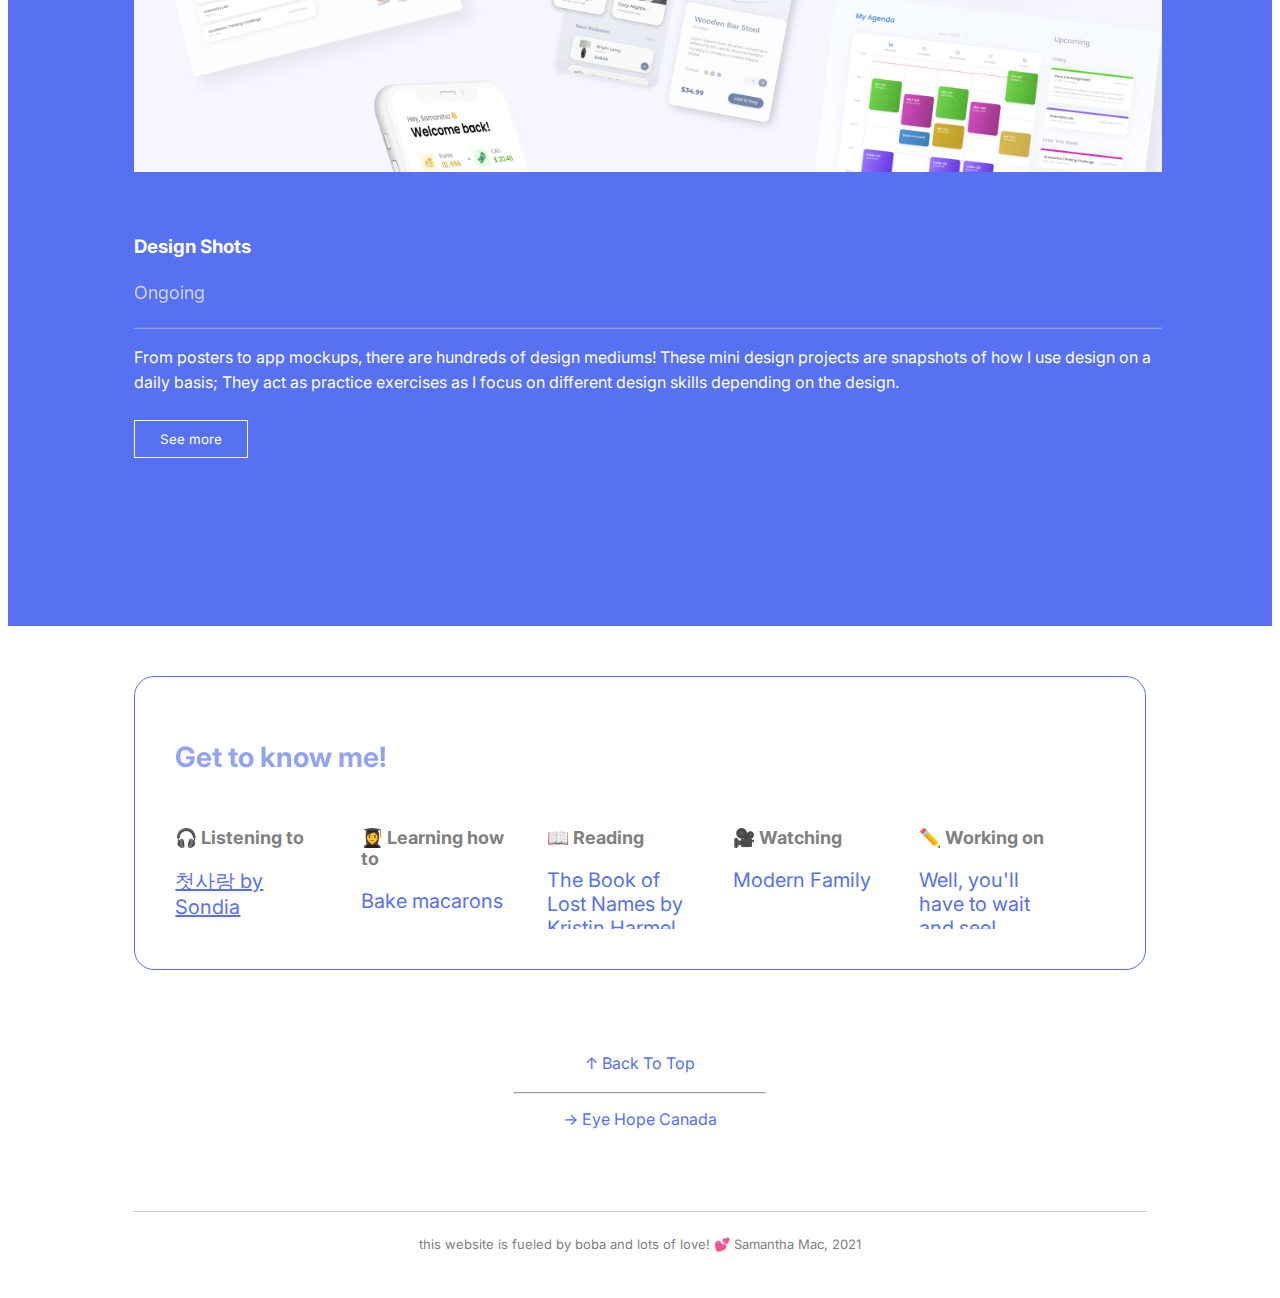
==== commit 6a859f6a: "R5 Changes 2" ====
--- a/index.html
+++ b/index.html
@@ -6,7 +6,7 @@
   <meta name="viewport" content="width=device-width, initial-scale=1.0">
 
   <title>Samantha Mac</title>
-  <meta name="description" content="Hi! I'm Samantha, a grade 10 student interested in exploring the interesction between healthcare and design.">
+  <meta name="description" content="Hi! I'm Samantha, a grade 10 student passionate about community involvement, design, and business. Check out my latest design projects here!">
   <meta name="keywords" content="Eye Hope Canada, Eye Hope, Eye, Organization, Student-led, Samantha Mac, Bur Oak Secondary School, UX Design, UI Design, Design, Business">
   <meta name="author" content="Samantha-Mac">
   <!-- Favicon -->
@@ -38,17 +38,17 @@
   <section id="homepage">
     <div class="homepage-box">
       <p class="homepage-title">
-        Explore <span class="typed-text"></span><span class="cursor cursortyping"></span> with me!
+        Exploring <span class="typed-text"></span><span class="cursor cursortyping"></span>, little by little.
       </p>
       <p class="homepage-bio">
-        Hello 👋 My name is <mark>Samantha</mark> and I am a grade 10 student with interested in exploring the <strong>intersection between healthcare, design, and tech</strong>!
+        Hello 👋 My name is Samantha and I am an inquisitive grade 10 student with a passion for business, advocacy, and design!
       </p>
 
       <a href="#work"><button>View my work ↓</button></a>
     </div>
   </section>
 
-  <!-- <div class="cloud one"></div>
+    <!-- <div class="cloud one"></div>
     <div class="cloud two"></div>
     <div class="cloud three"></div>
     <div class="cloud four"></div> -->
@@ -65,12 +65,12 @@
         <img class="work-img" src="images/ehc-work-img.png">
         <img class="work-img-mobile" src="images/ehc-work-img-mobile.png">
 
-        <h3>Eye Hope Canada</h3>
-        <h4>Ongoing</h3>
-          <hr />
-          <p>
-            Eye Hope Canada is a student-led initiative dedicated to raising awareness about challenges facing the childhood eye cancer community and mobilising the public to solve them.
-          </p>
+          <h3>Eye Hope Canada</h3>
+          <h4>Ongoing</h3>
+            <hr/>
+            <p>
+              Eye Hope Canada is a student-led initiative dedicated to raising awareness about challenges facing the childhood eye cancer community and mobilising the public to solve them.
+            </p>
           <a href="ehc.html"><button>Learn more</button></a>
       </div>
 
@@ -78,40 +78,39 @@
         <img class="work-img" src="images/oliveone-work-img.png">
         <img class="work-img-mobile" src="images/oliveone-work-img-mobile.png">
 
-        <h3>Simplifying the grocery shopping experience.</h3>
-        <h4>Mobile App | April 2021</h3>
-          <hr>
-          <p>
-            OliveOne is the all-in-one grocery list mobile app where users can view live grocery store products and their updated prices, sales, availability, and store/ brand information, which they can then add to their grocery list. Users can
-            additionally invite collaborators, have access to exclusive offers, apply and search for promo codes, and more!
-          </p>
-          <a href="oliveone.html"><button>Case study</button></a>
+          <h3>Simplifying the grocery shopping experience.</h3>
+          <h4>Mobile App | April 2021</h3>
+            <hr>
+            <p>
+              OliveOne is the all-in-one grocery list mobile app where users can view live grocery store products and their updated prices, sales, availability, and store/ brand information, which they can then add to their grocery list. Users can additionally invite collaborators, have access to exclusive offers, apply and search for promo codes, and more!
+            </p>
+            <a href="oliveone.html"><button>Case study</button></a>
       </div>
 
       <div class="work-col work-col-3">
         <img class="work-img" src="images/chatime-work-img.png">
         <img class="work-img-mobile" src="images/chatime-work-img-mobile.png">
 
-        <h3>Streamlining Chatime's mobile ordering process.</h3>
-        <h4>Redesign | April 2021</h3>
-          <hr>
-          <p>
-            I redesigned Chatime's mobile app with the goal of intergrating a payment feature into their existing point colletcion app.
-          </p>
-          <a href="chatime.html"><button>Case study</button></a>
+          <h3>Streamlining Chatime's mobile ordering process.</h3>
+          <h4>Redesign | April 2021</h3>
+            <hr>
+            <p>
+              I redesigned Chatime's mobile app with the goal of intergrating a payment feature into their existing point colletcion app.
+            </p>
+            <a href="chatime.html"><button>Case study</button></a>
       </div>
 
       <div class="work-col work-col-4">
         <img class="work-img" src="images/design-shot-work-img.png">
         <img class="work-img-mobile" src="images/design-shot-work-img-mobile.png">
 
-        <h3>Design Shots</h3>
-        <h4>Ongoing</h3>
-          <hr>
-          <p>
-            From posters to app mockups, there are hundreds of design mediums! These mini design projects are snapshots of how I use design on a daily basis; They act as practice exercises as I focus on different design skills depending on the
-            design.
-          </p>
+          <h3>Design Shots</h3>
+          <h4>Ongoing</h3>
+            <hr>
+            <p>
+              From posters to app mockups, there are hundreds of design mediums! These mini design projects are snapshots of how I use design on a daily basis; They act as practice exercises as I focus on different design skills depending on the
+              design.
+            </p>
           <a href="designs.html"><button>See more</button></a>
       </div>
 
@@ -124,25 +123,25 @@
     <div class="about-row">
       <h2 id="about-header">Get to know me!</h2>
       <div class="about-col">
-        <h3>✏️ Working on</h3>
-        <p>(No spoilers!)</p>
+        <h3>🎧 Listening to</h3>
+        <p><a href="https://open.spotify.com/track/6ofS1EG2nH01GL5RqeOP1c?si=9e99e94681f3420f" target="
+          ">첫사랑 by Sondia</a></p>
       </div>
       <div class="about-col">
         <h3>👩‍🎓 Learning how to</h3>
         <p>Bake macarons</p>
       </div>
       <div class="about-col">
-        <h3>🎧 Listening to</h3>
-        <p><a href="https://open.spotify.com/track/6ofS1EG2nH01GL5RqeOP1c?si=9e99e94681f3420f" target="
-          ">첫사랑 by Sondia</a></p>
+        <h3>📖 Reading</h3>
+        <p>The Book of Lost Names by Kristin Harmel</p>
       </div>
       <div class="about-col">
         <h3>🎥 Watching</h3>
         <p>Modern Family</p>
       </div>
       <div class="about-col">
-        <h3>📖 Reading</h3>
-        <p>The Book of Lost Names by Kristin Harmel</p>
+        <h3>✏️ Working on</h3>
+        <p>Well, you'll have to wait and see!</p>
       </div>
     </div>
   </section>
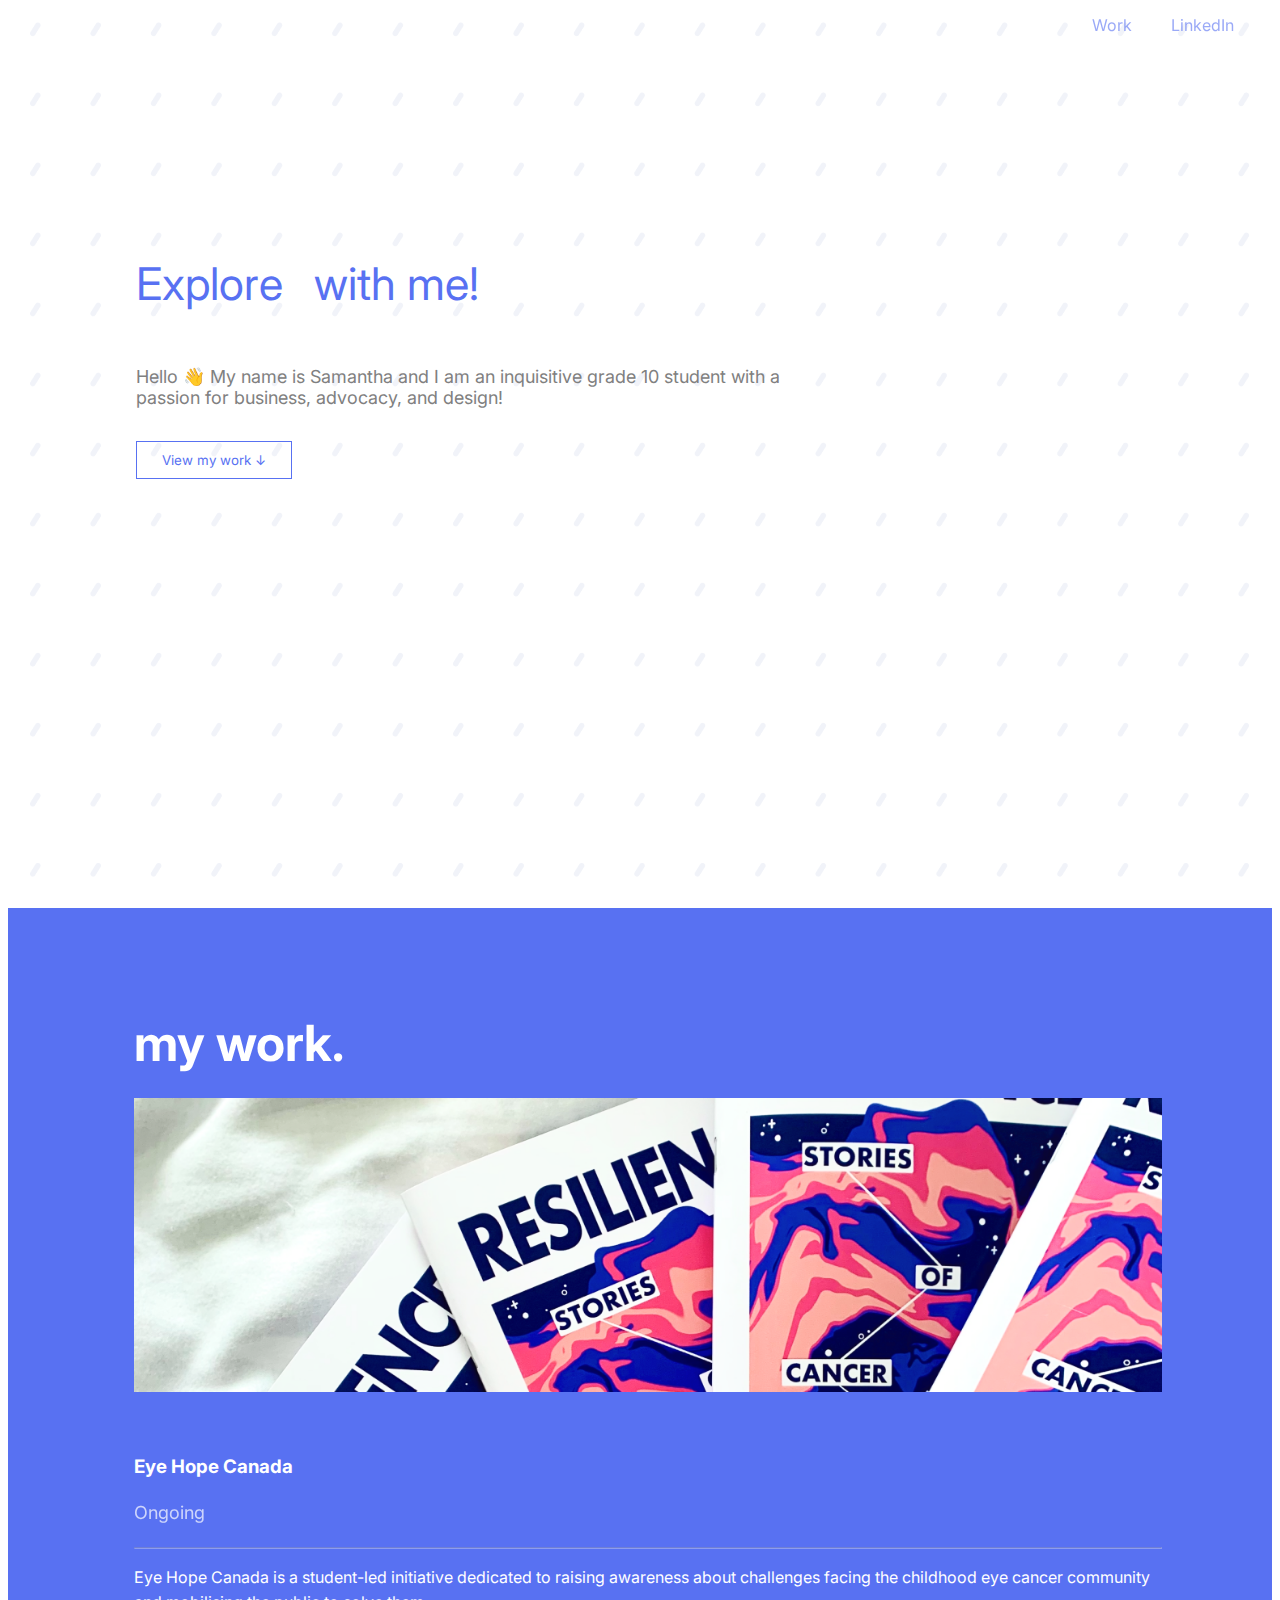
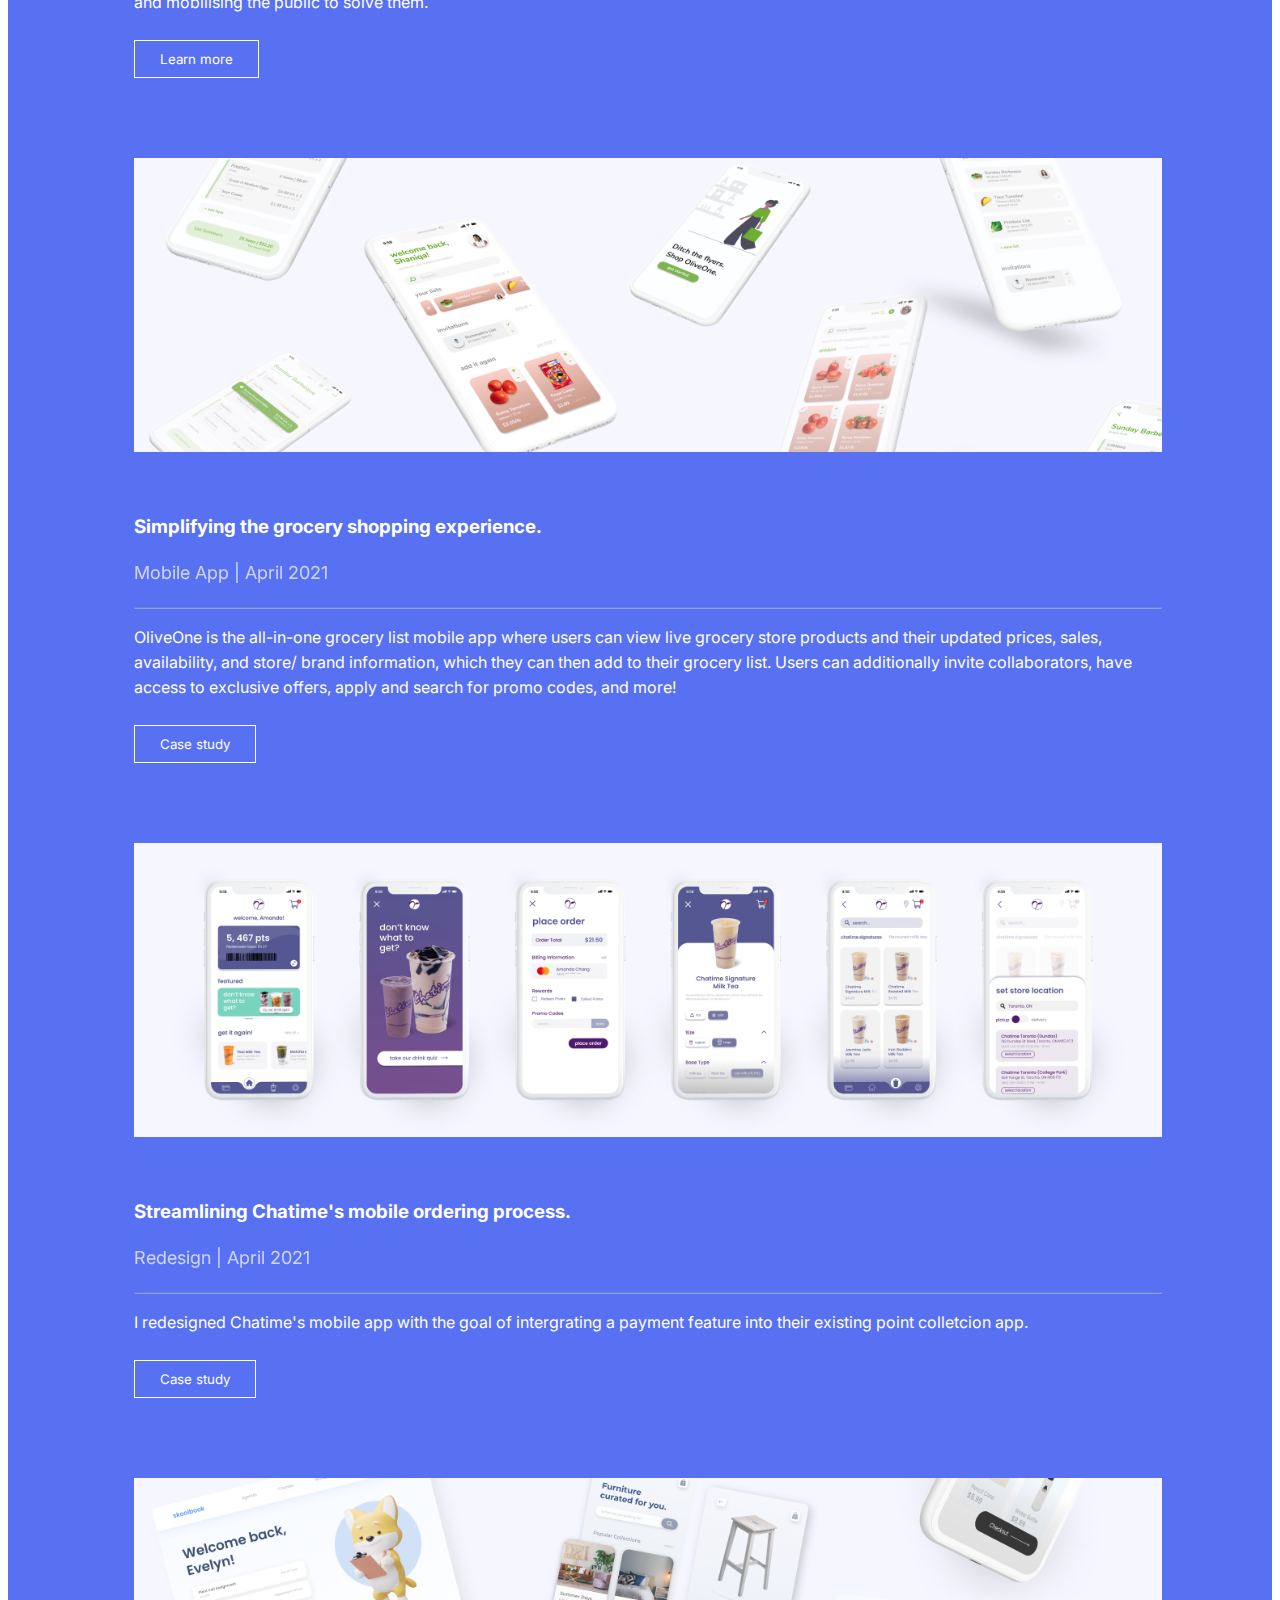
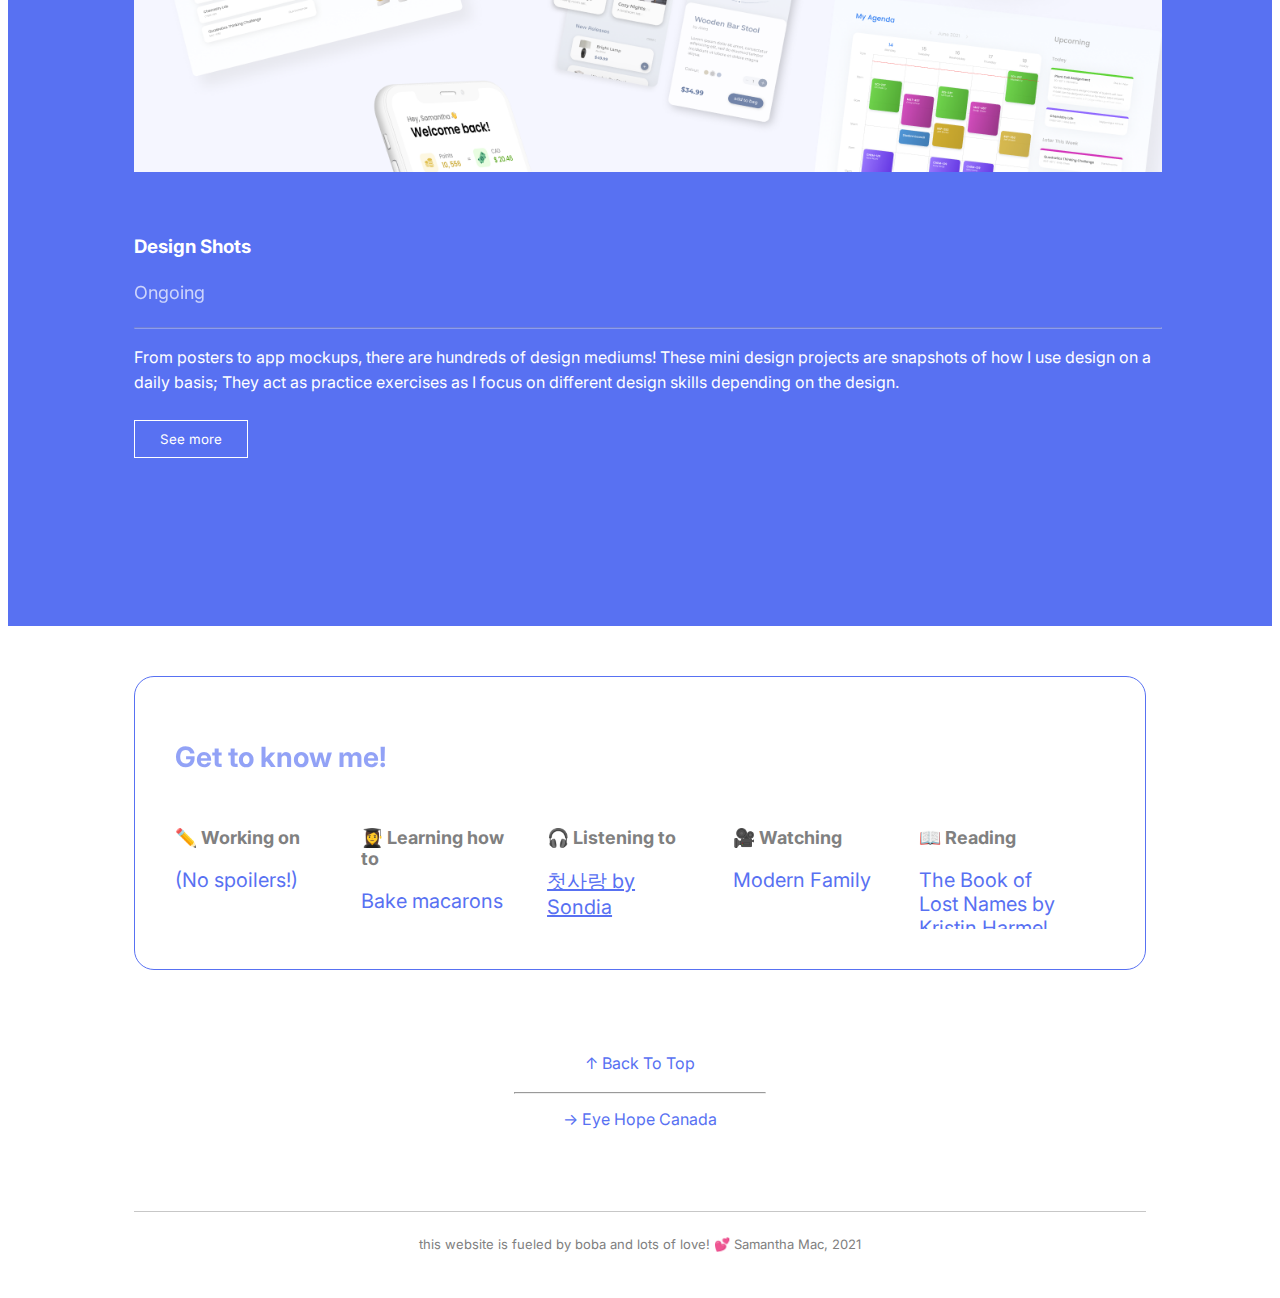
==== commit 9efe2240: "Merge branch 'main' of https://github.com/samanthavmac/samanthavmac.github.io" ====
--- a/index.html
+++ b/index.html
@@ -6,7 +6,7 @@
   <meta name="viewport" content="width=device-width, initial-scale=1.0">
 
   <title>Samantha Mac</title>
-  <meta name="description" content="Hi! I'm Samantha, a grade 10 student passionate about community involvement, design, and business. Check out my latest design projects here!">
+  <meta name="description" content="Hi! I'm Samantha, a grade 10 student interested in exploring the interesction between healthcare and design.">
   <meta name="keywords" content="Eye Hope Canada, Eye Hope, Eye, Organization, Student-led, Samantha Mac, Bur Oak Secondary School, UX Design, UI Design, Design, Business">
   <meta name="author" content="Samantha-Mac">
   <!-- Favicon -->
@@ -38,7 +38,7 @@
   <section id="homepage">
     <div class="homepage-box">
       <p class="homepage-title">
-        Exploring <span class="typed-text"></span><span class="cursor cursortyping"></span>, little by little.
+        Explore <span class="typed-text"></span><span class="cursor cursortyping"></span> with me!
       </p>
       <p class="homepage-bio">
         Hello 👋 My name is Samantha and I am an inquisitive grade 10 student with a passion for business, advocacy, and design!
@@ -48,7 +48,7 @@
     </div>
   </section>
 
-    <!-- <div class="cloud one"></div>
+  <!-- <div class="cloud one"></div>
     <div class="cloud two"></div>
     <div class="cloud three"></div>
     <div class="cloud four"></div> -->
@@ -65,12 +65,12 @@
         <img class="work-img" src="images/ehc-work-img.png">
         <img class="work-img-mobile" src="images/ehc-work-img-mobile.png">
 
-          <h3>Eye Hope Canada</h3>
-          <h4>Ongoing</h3>
-            <hr/>
-            <p>
-              Eye Hope Canada is a student-led initiative dedicated to raising awareness about challenges facing the childhood eye cancer community and mobilising the public to solve them.
-            </p>
+        <h3>Eye Hope Canada</h3>
+        <h4>Ongoing</h3>
+          <hr />
+          <p>
+            Eye Hope Canada is a student-led initiative dedicated to raising awareness about challenges facing the childhood eye cancer community and mobilising the public to solve them.
+          </p>
           <a href="ehc.html"><button>Learn more</button></a>
       </div>
 
@@ -78,39 +78,40 @@
         <img class="work-img" src="images/oliveone-work-img.png">
         <img class="work-img-mobile" src="images/oliveone-work-img-mobile.png">
 
-          <h3>Simplifying the grocery shopping experience.</h3>
-          <h4>Mobile App | April 2021</h3>
-            <hr>
-            <p>
-              OliveOne is the all-in-one grocery list mobile app where users can view live grocery store products and their updated prices, sales, availability, and store/ brand information, which they can then add to their grocery list. Users can additionally invite collaborators, have access to exclusive offers, apply and search for promo codes, and more!
-            </p>
-            <a href="oliveone.html"><button>Case study</button></a>
+        <h3>Simplifying the grocery shopping experience.</h3>
+        <h4>Mobile App | April 2021</h3>
+          <hr>
+          <p>
+            OliveOne is the all-in-one grocery list mobile app where users can view live grocery store products and their updated prices, sales, availability, and store/ brand information, which they can then add to their grocery list. Users can
+            additionally invite collaborators, have access to exclusive offers, apply and search for promo codes, and more!
+          </p>
+          <a href="oliveone.html"><button>Case study</button></a>
       </div>
 
       <div class="work-col work-col-3">
         <img class="work-img" src="images/chatime-work-img.png">
         <img class="work-img-mobile" src="images/chatime-work-img-mobile.png">
 
-          <h3>Streamlining Chatime's mobile ordering process.</h3>
-          <h4>Redesign | April 2021</h3>
-            <hr>
-            <p>
-              I redesigned Chatime's mobile app with the goal of intergrating a payment feature into their existing point colletcion app.
-            </p>
-            <a href="chatime.html"><button>Case study</button></a>
+        <h3>Streamlining Chatime's mobile ordering process.</h3>
+        <h4>Redesign | April 2021</h3>
+          <hr>
+          <p>
+            I redesigned Chatime's mobile app with the goal of intergrating a payment feature into their existing point colletcion app.
+          </p>
+          <a href="chatime.html"><button>Case study</button></a>
       </div>
 
       <div class="work-col work-col-4">
         <img class="work-img" src="images/design-shot-work-img.png">
         <img class="work-img-mobile" src="images/design-shot-work-img-mobile.png">
 
-          <h3>Design Shots</h3>
-          <h4>Ongoing</h3>
-            <hr>
-            <p>
-              From posters to app mockups, there are hundreds of design mediums! These mini design projects are snapshots of how I use design on a daily basis; They act as practice exercises as I focus on different design skills depending on the
-              design.
-            </p>
+        <h3>Design Shots</h3>
+        <h4>Ongoing</h3>
+          <hr>
+          <p>
+            From posters to app mockups, there are hundreds of design mediums! These mini design projects are snapshots of how I use design on a daily basis; They act as practice exercises as I focus on different design skills depending on the
+            design.
+          </p>
           <a href="designs.html"><button>See more</button></a>
       </div>
 
@@ -123,25 +124,25 @@
     <div class="about-row">
       <h2 id="about-header">Get to know me!</h2>
       <div class="about-col">
-        <h3>🎧 Listening to</h3>
-        <p><a href="https://open.spotify.com/track/6ofS1EG2nH01GL5RqeOP1c?si=9e99e94681f3420f" target="
-          ">첫사랑 by Sondia</a></p>
+        <h3>✏️ Working on</h3>
+        <p>(No spoilers!)</p>
       </div>
       <div class="about-col">
         <h3>👩‍🎓 Learning how to</h3>
         <p>Bake macarons</p>
       </div>
       <div class="about-col">
-        <h3>📖 Reading</h3>
-        <p>The Book of Lost Names by Kristin Harmel</p>
+        <h3>🎧 Listening to</h3>
+        <p><a href="https://open.spotify.com/track/6ofS1EG2nH01GL5RqeOP1c?si=9e99e94681f3420f" target="
+          ">첫사랑 by Sondia</a></p>
       </div>
       <div class="about-col">
         <h3>🎥 Watching</h3>
         <p>Modern Family</p>
       </div>
       <div class="about-col">
-        <h3>✏️ Working on</h3>
-        <p>Well, you'll have to wait and see!</p>
+        <h3>📖 Reading</h3>
+        <p>The Book of Lost Names by Kristin Harmel</p>
       </div>
     </div>
   </section>
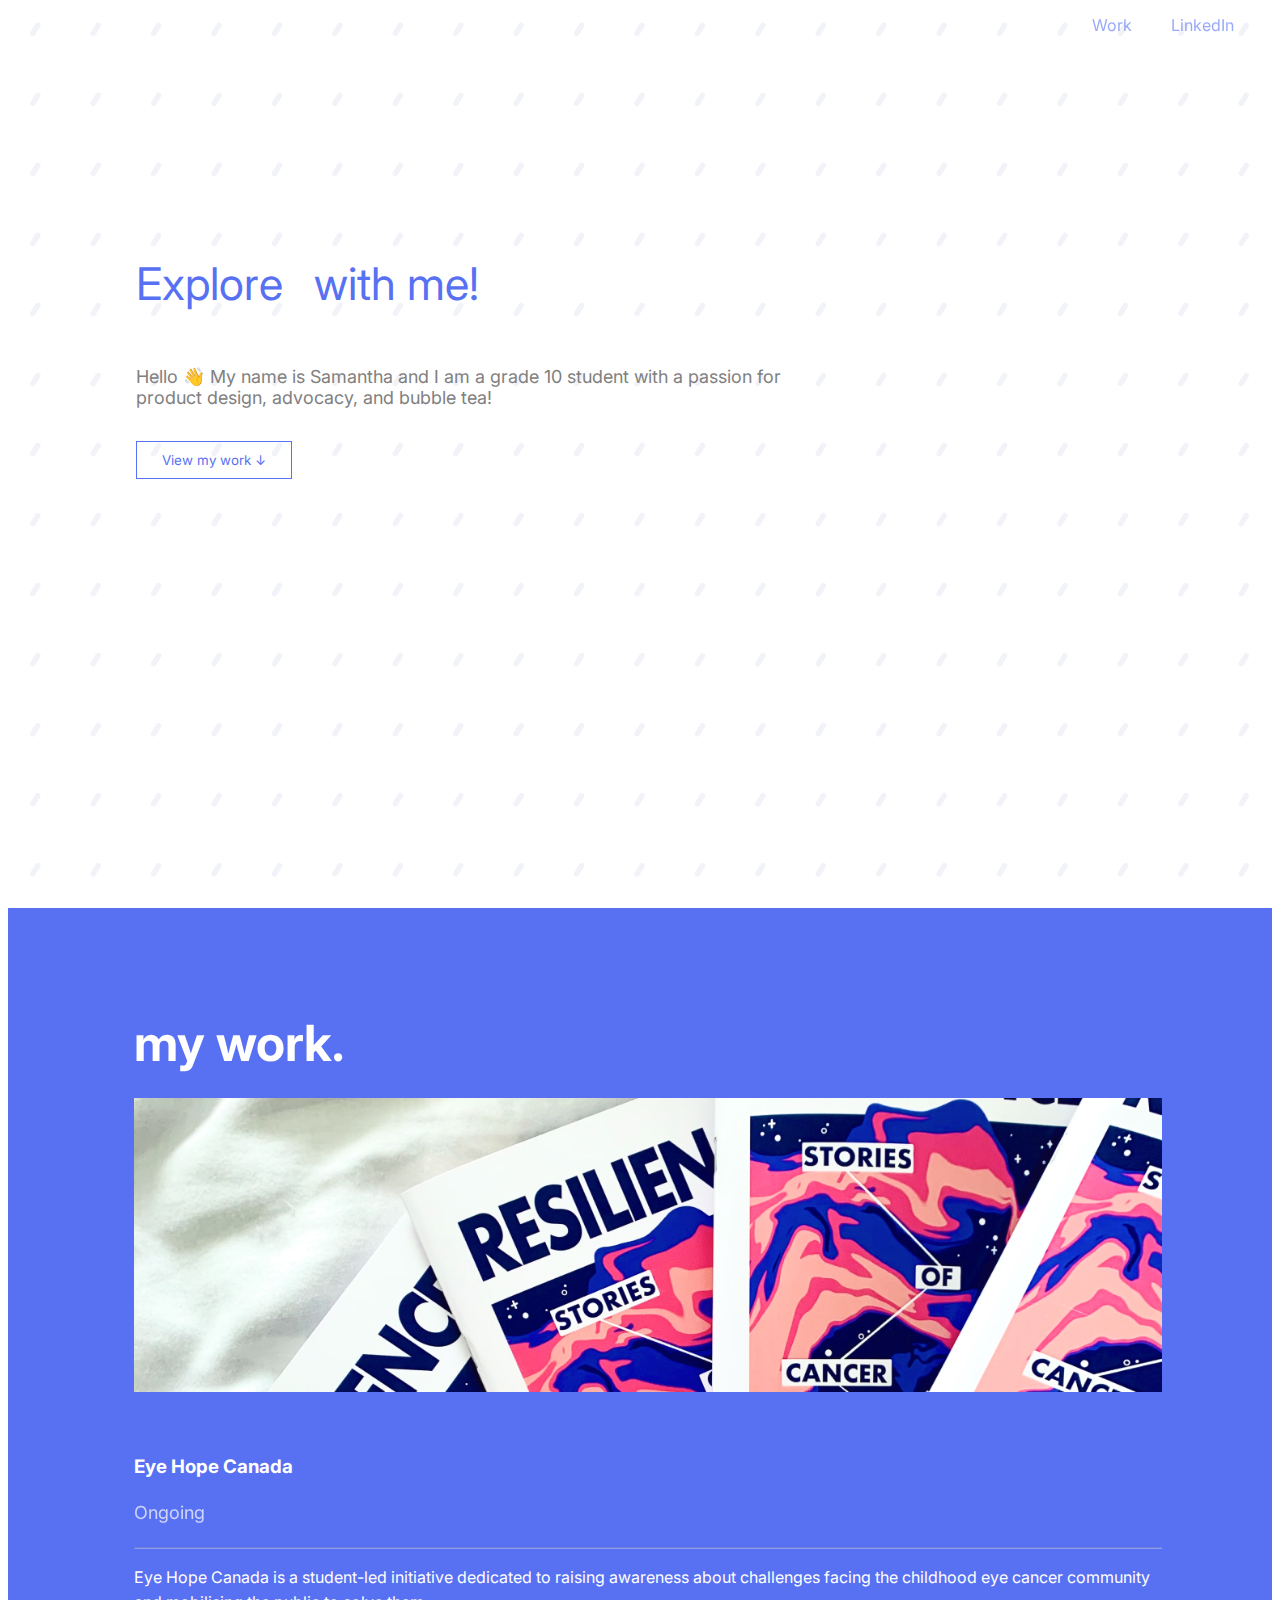
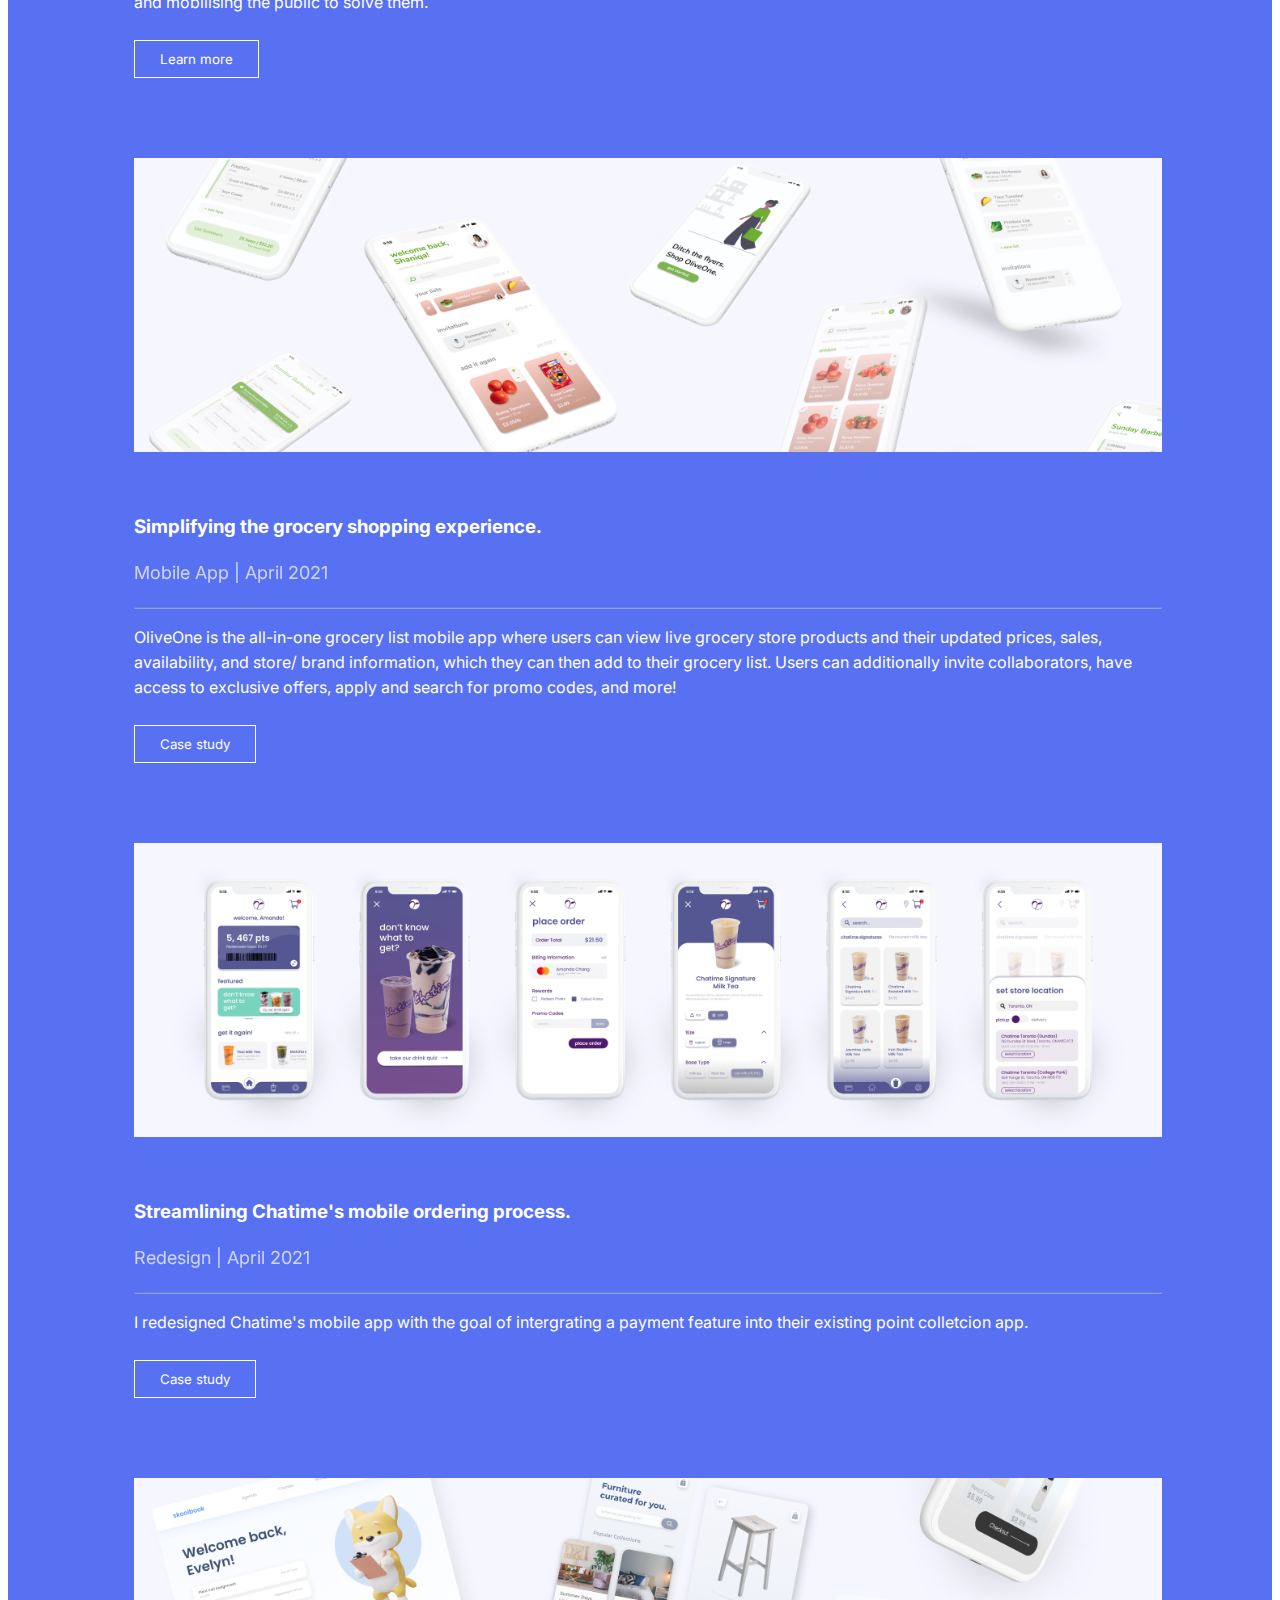
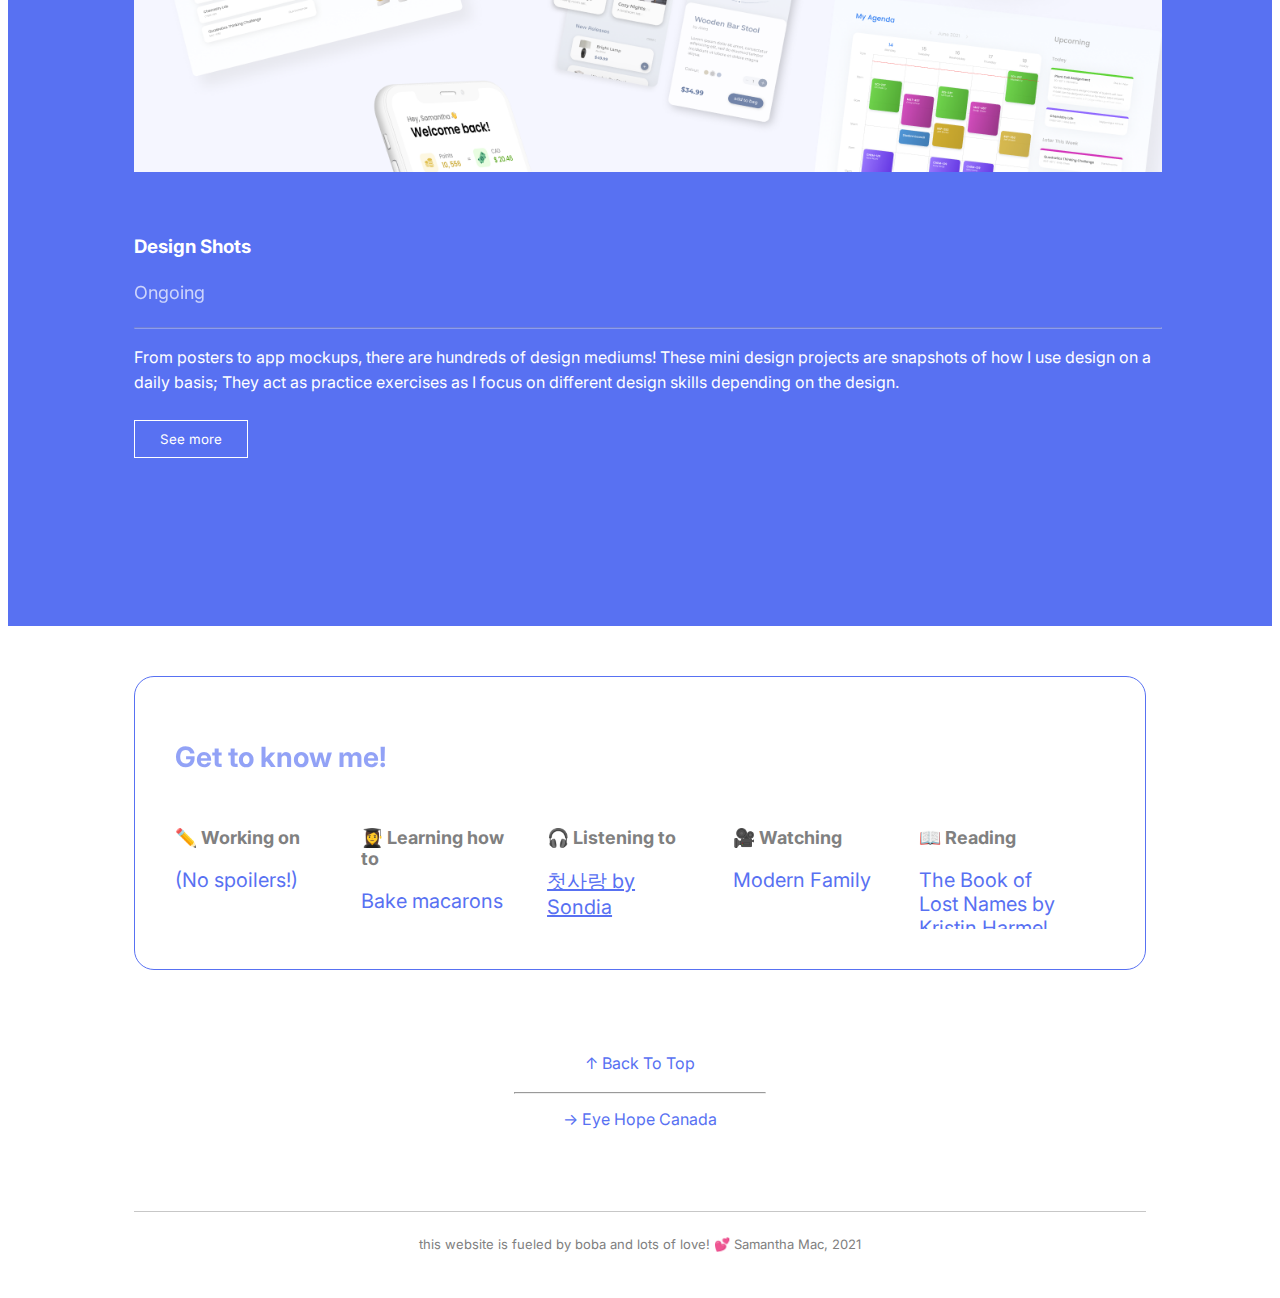
==== commit 5d1b4747: "R5 Changes 4" ====
--- a/index.html
+++ b/index.html
@@ -41,7 +41,7 @@
         Explore <span class="typed-text"></span><span class="cursor cursortyping"></span> with me!
       </p>
       <p class="homepage-bio">
-        Hello 👋 My name is Samantha and I am an inquisitive grade 10 student with a passion for business, advocacy, and design!
+        Hello 👋 My name is Samantha and I am a grade 10 student with a passion for product design, advocacy, and bubble tea!
       </p>
 
       <a href="#work"><button>View my work ↓</button></a>
--- a/css/styles.css
+++ b/css/styles.css
@@ -192,7 +192,13 @@
 
 @media screen and (max-width: 1024px) {
   .homepage-box {
-    padding: 5% 15% 0 10%;
+    padding: 20% 15% 0 10%;
+  }
+}
+
+@media screen and (max-width: 767px) {
+  .homepage-box {
+    padding: 25% 15% 0 10%;
   }
 }
 
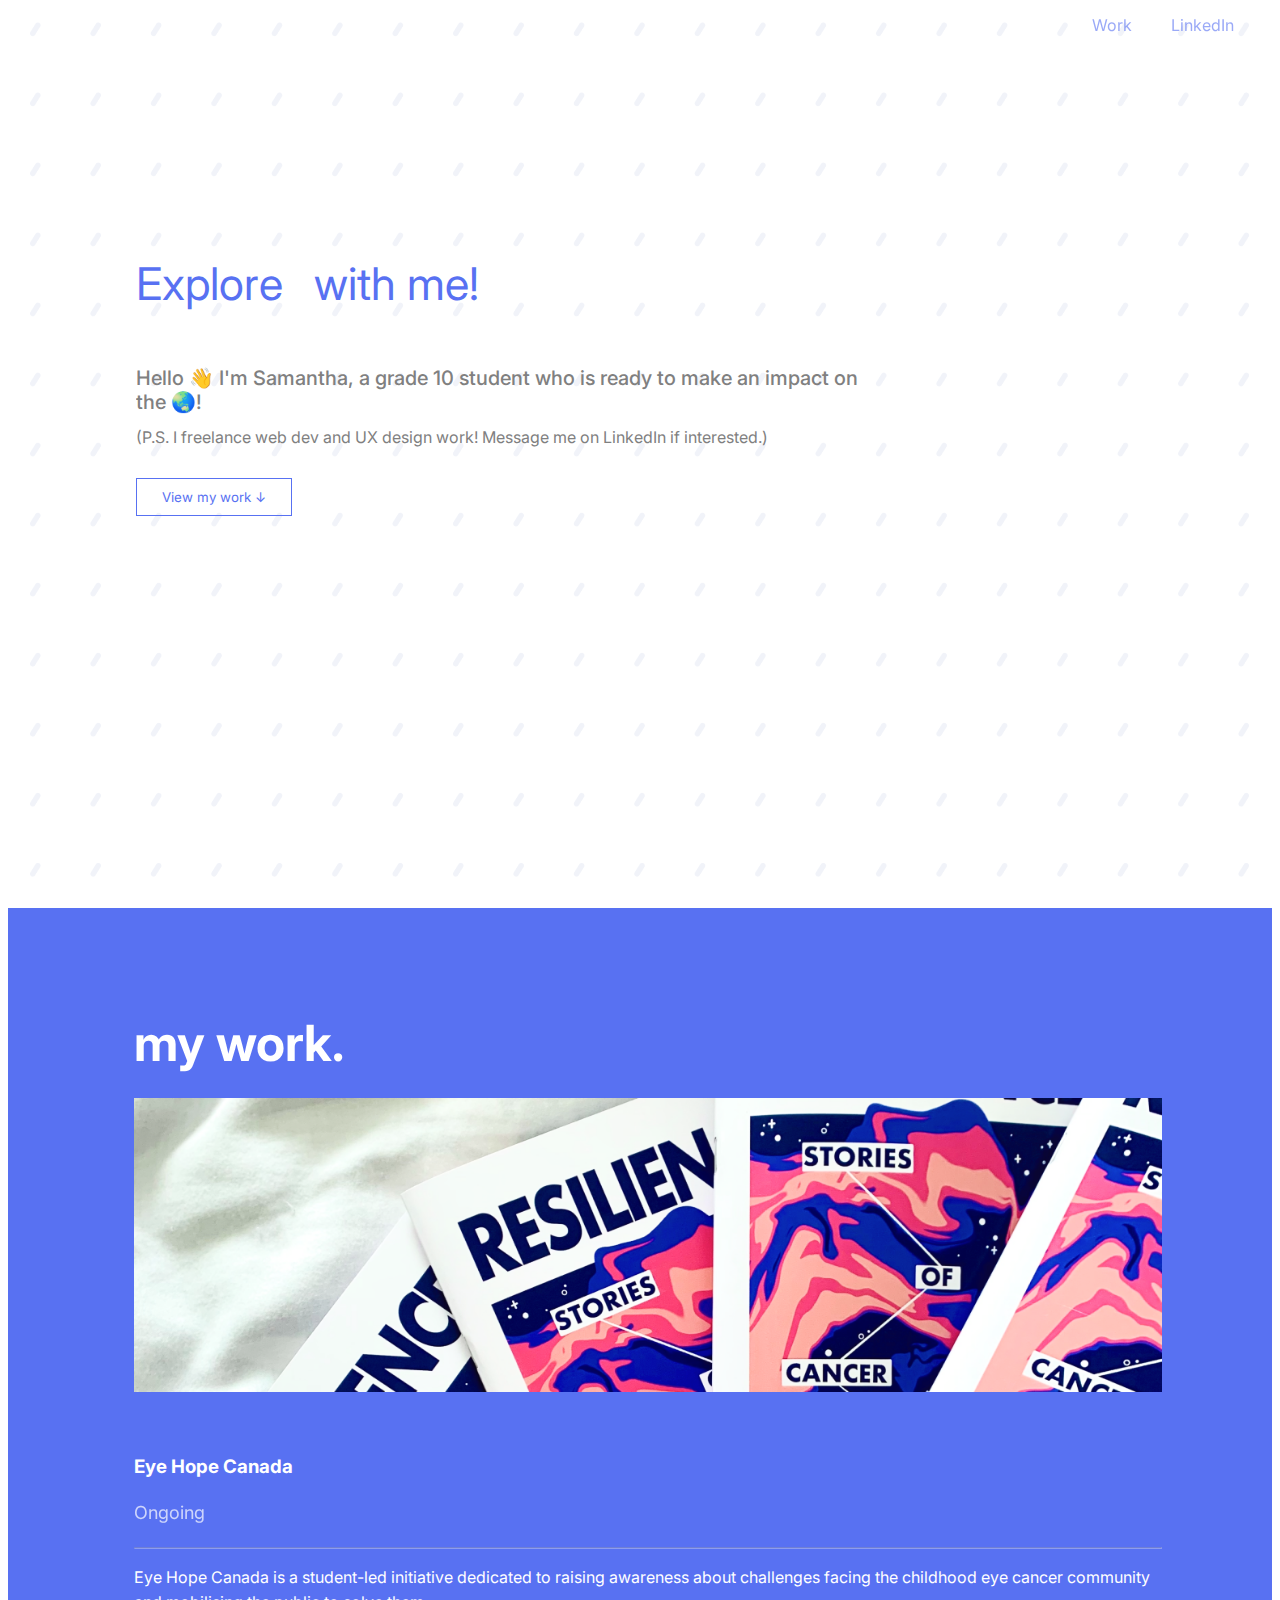
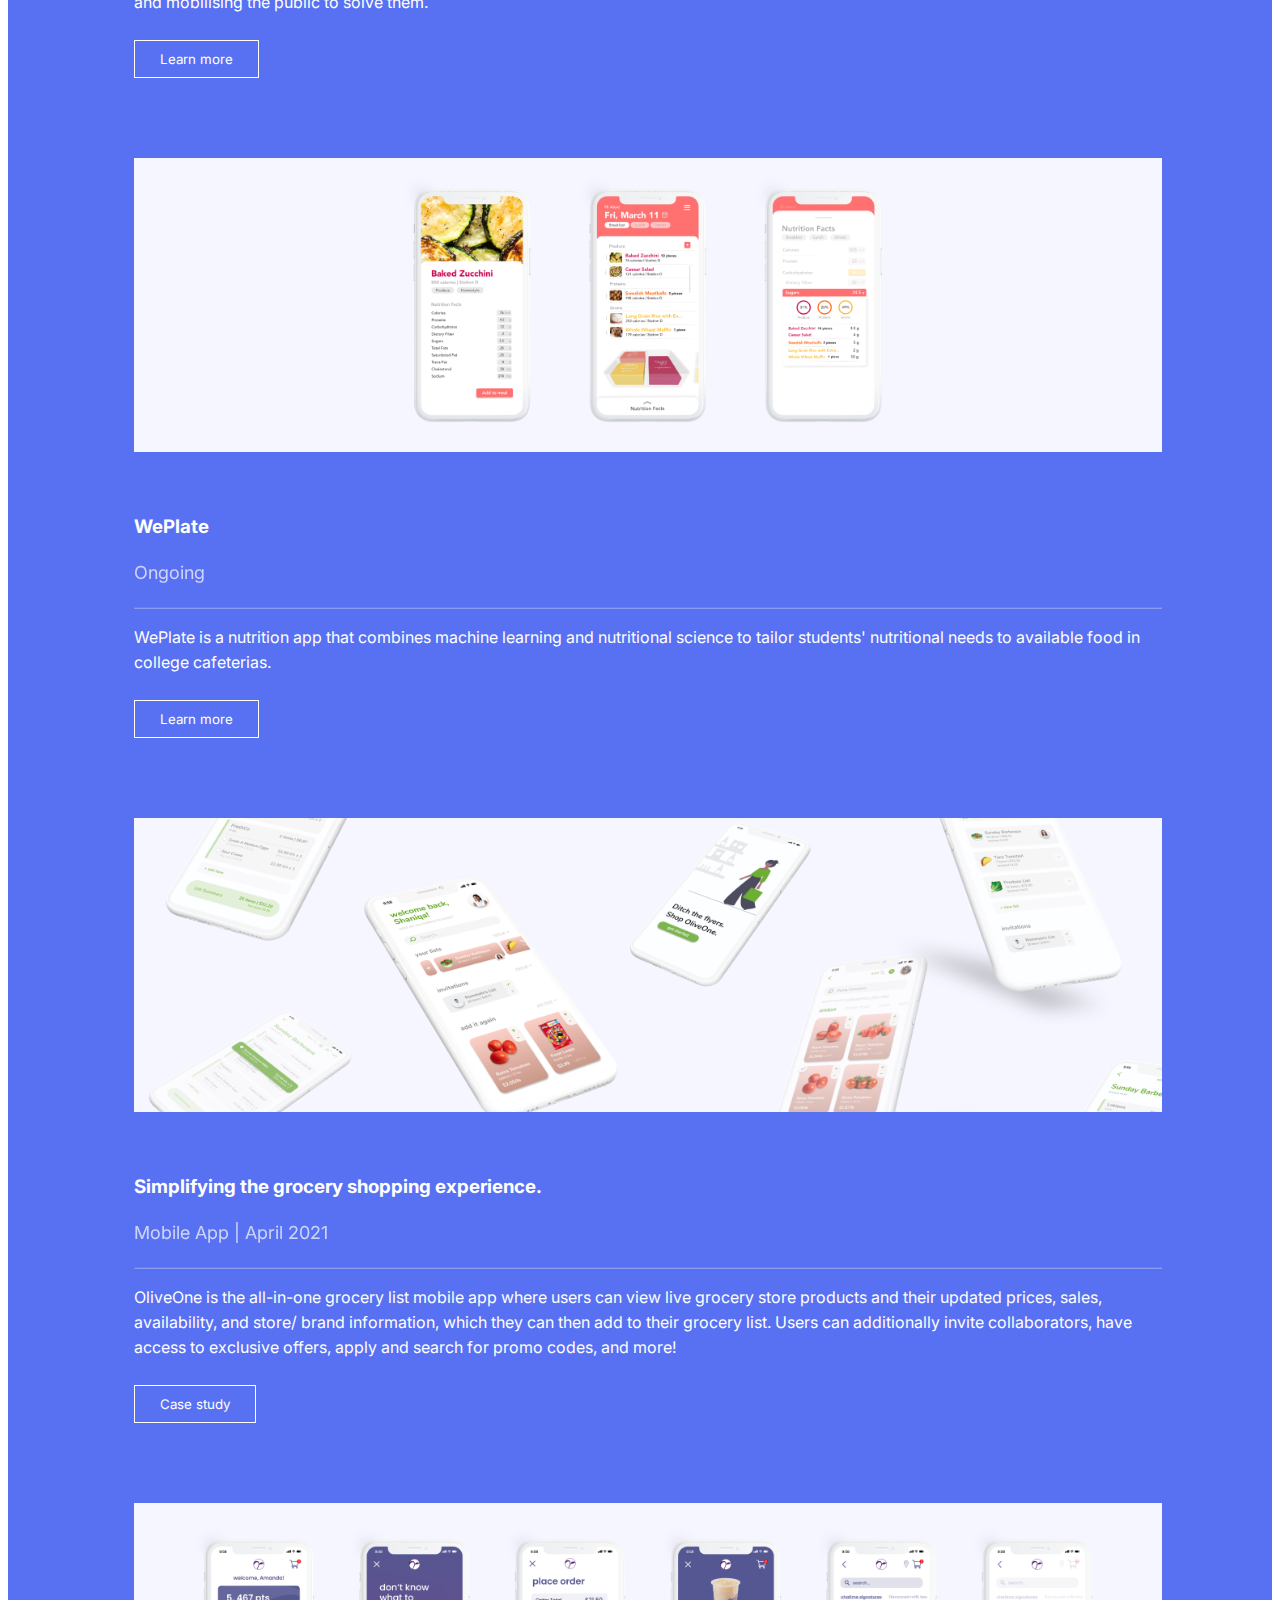
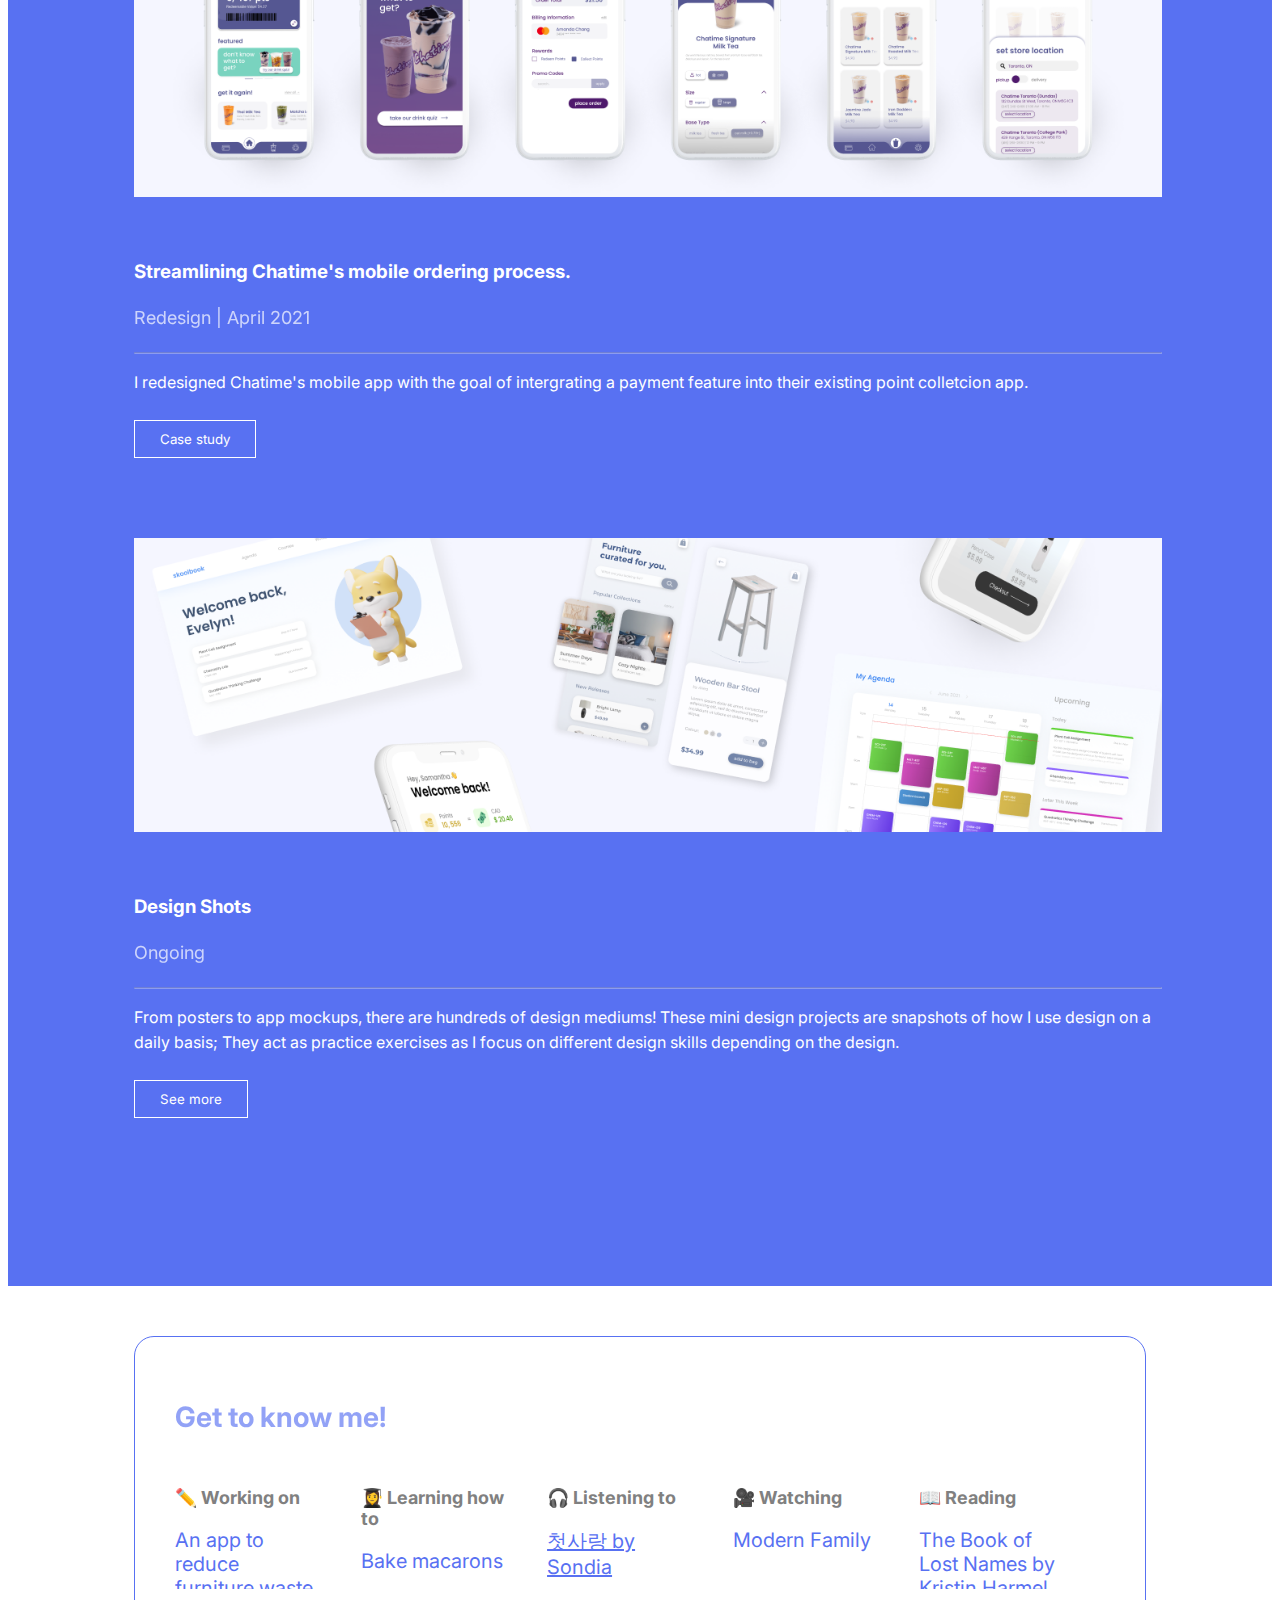
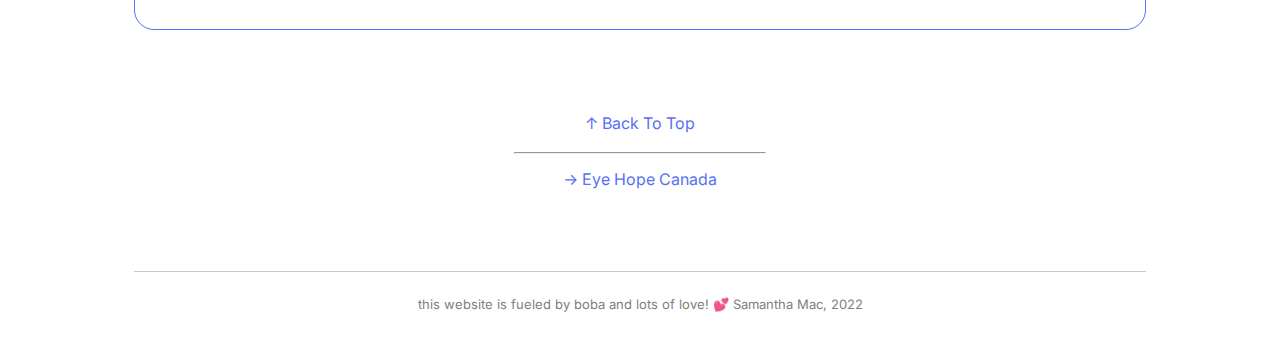
==== commit 2d83f612: "R5 Changes 7" ====
--- a/index.html
+++ b/index.html
@@ -6,7 +6,7 @@
   <meta name="viewport" content="width=device-width, initial-scale=1.0">
 
   <title>Samantha Mac</title>
-  <meta name="description" content="Hi! I'm Samantha, a grade 10 student interested in exploring the interesction between healthcare and design.">
+  <meta name="description" content="Hi! I'm Samantha, a grade 10 student interested in product design, entrepreneurship, and community involvement.">
   <meta name="keywords" content="Eye Hope Canada, Eye Hope, Eye, Organization, Student-led, Samantha Mac, Bur Oak Secondary School, UX Design, UI Design, Design, Business">
   <meta name="author" content="Samantha-Mac">
   <!-- Favicon -->
@@ -41,7 +41,10 @@
         Explore <span class="typed-text"></span><span class="cursor cursortyping"></span> with me!
       </p>
       <p class="homepage-bio">
-        Hello 👋 My name is Samantha and I am a grade 10 student with a passion for product design, advocacy, and bubble tea!
+        Hello 👋 I'm Samantha, a grade 10 student who is ready to make an impact on the 🌏!
+      </p>
+      <p class="homepage-bio-2">
+        (P.S. I freelance web dev and UX design work! Message me on LinkedIn if interested.)
       </p>
 
       <a href="#work"><button>View my work ↓</button></a>
@@ -72,6 +75,19 @@
             Eye Hope Canada is a student-led initiative dedicated to raising awareness about challenges facing the childhood eye cancer community and mobilising the public to solve them.
           </p>
           <a href="ehc.html"><button>Learn more</button></a>
+      </div>
+
+      <div class="work-col work-col-5">
+        <img class="work-img" src="images/weplate-work-img.png">
+        <img class="work-img-mobile" src="weplate/ehc-work-img-mobile.png">
+
+        <h3>WePlate</h3>
+        <h4>Ongoing</h3>
+          <hr />
+          <p>
+            WePlate is a nutrition app that combines machine learning and nutritional science to tailor students' nutritional needs to available food in college cafeterias.
+          </p>
+          <a href="https://apps.apple.com/ca/app/weplate/id1610953263"><button>Learn more</button></a>
       </div>
 
       <div class="work-col work-col-2">
@@ -125,7 +141,7 @@
       <h2 id="about-header">Get to know me!</h2>
       <div class="about-col">
         <h3>✏️ Working on</h3>
-        <p>(No spoilers!)</p>
+        <p>An app to reduce furniture waste</p>
       </div>
       <div class="about-col">
         <h3>👩‍🎓 Learning how to</h3>
@@ -162,7 +178,7 @@
   <section id="Footer">
     <div class="footer">
       <div class="copyright-box">
-        <p class=copyright>this website is fueled by boba and lots of love! 💕 Samantha Mac, 2021</p>
+        <p class=copyright>this website is fueled by boba and lots of love! 💕 Samantha Mac, 2022</p>
       </div>
       <br>
     </div>
--- a/css/styles.css
+++ b/css/styles.css
@@ -165,7 +165,7 @@
 
 /** Start Homepage Text **/
 .homepage-box {
-  padding: 15% 38% 0 10%;
+  padding: 15% 32% 0 10%;
 }
 
 .homepage-title {
@@ -176,9 +176,17 @@
 }
 
 .homepage-bio {
-  font-size: 18px;
+  font-size: 20px;
   line-height: inherit;
-}
+  font-weight: 500;
+}
+
+.homepage-bio-2 {
+  font-size: 16px;
+  line-height: inherit;
+  margin-top: -7px;
+}
+
 
 .homepage-box button{
   border-color: #5871F2;
